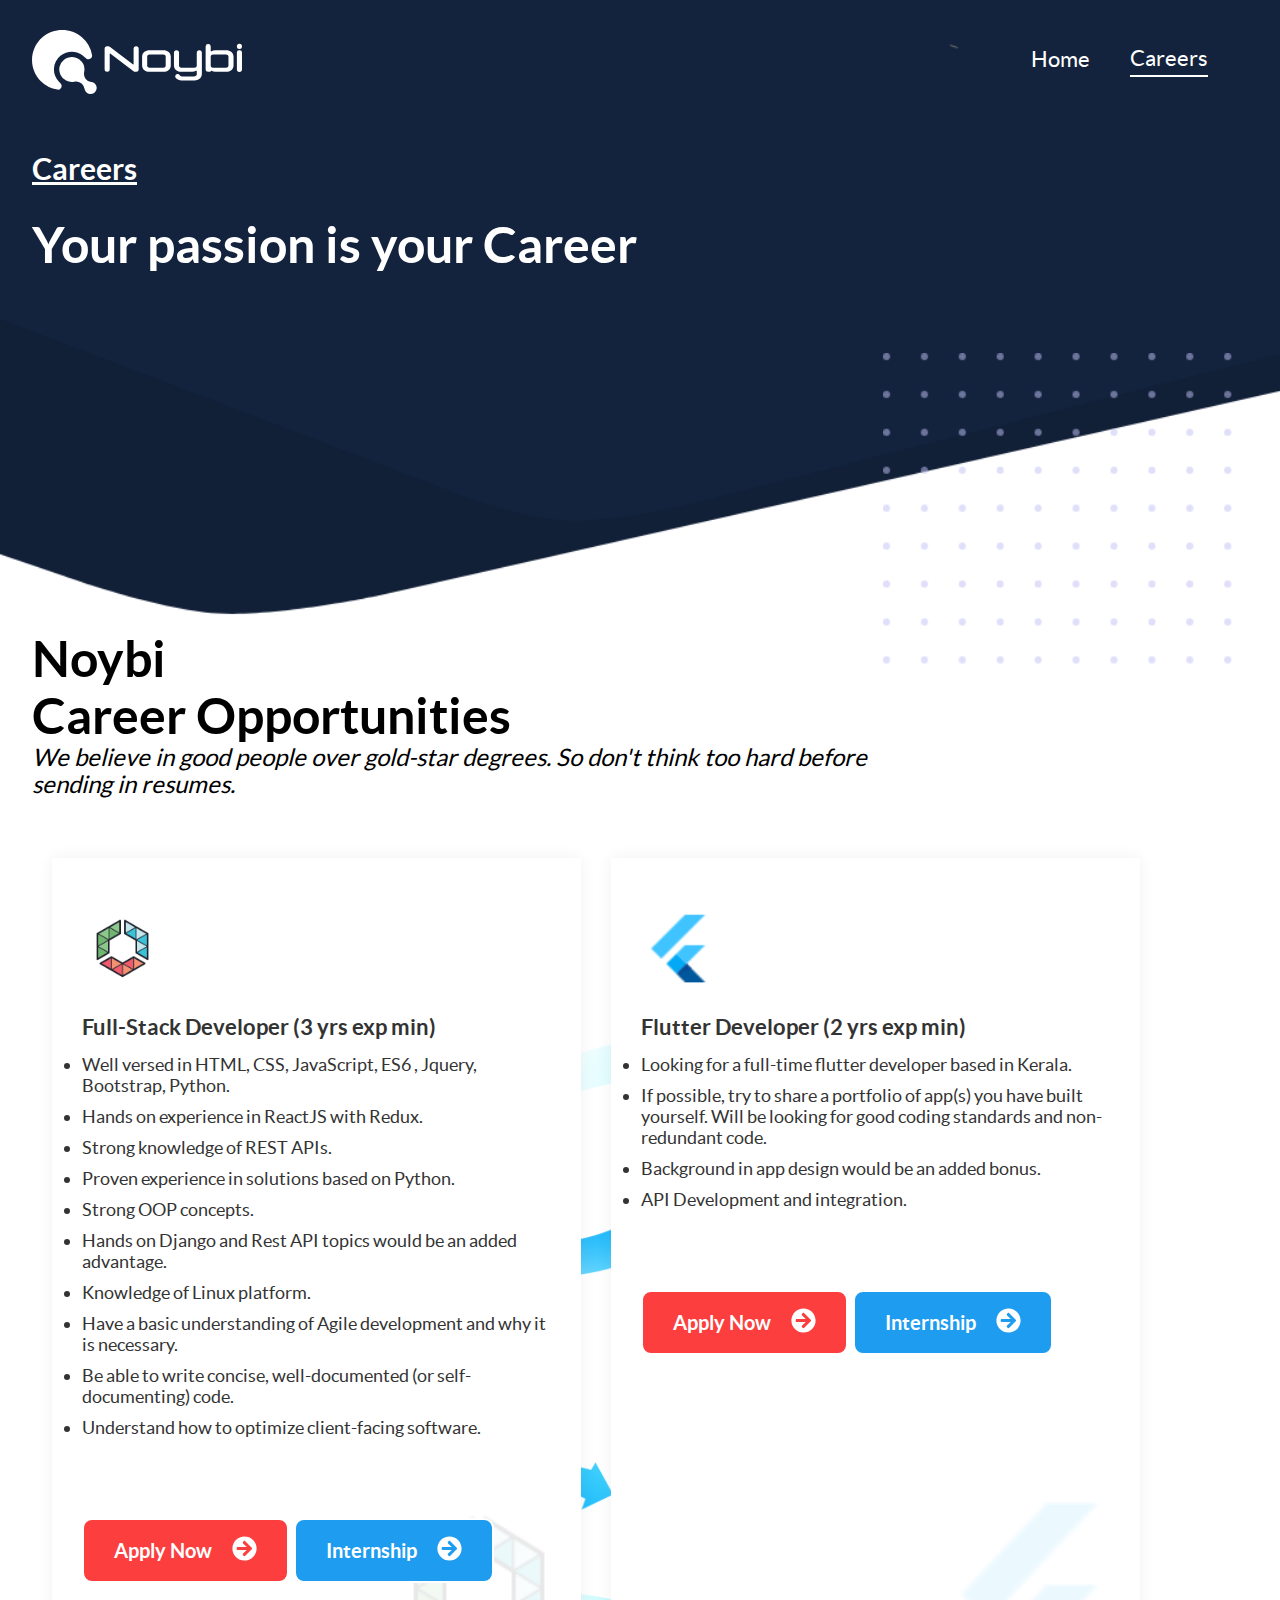
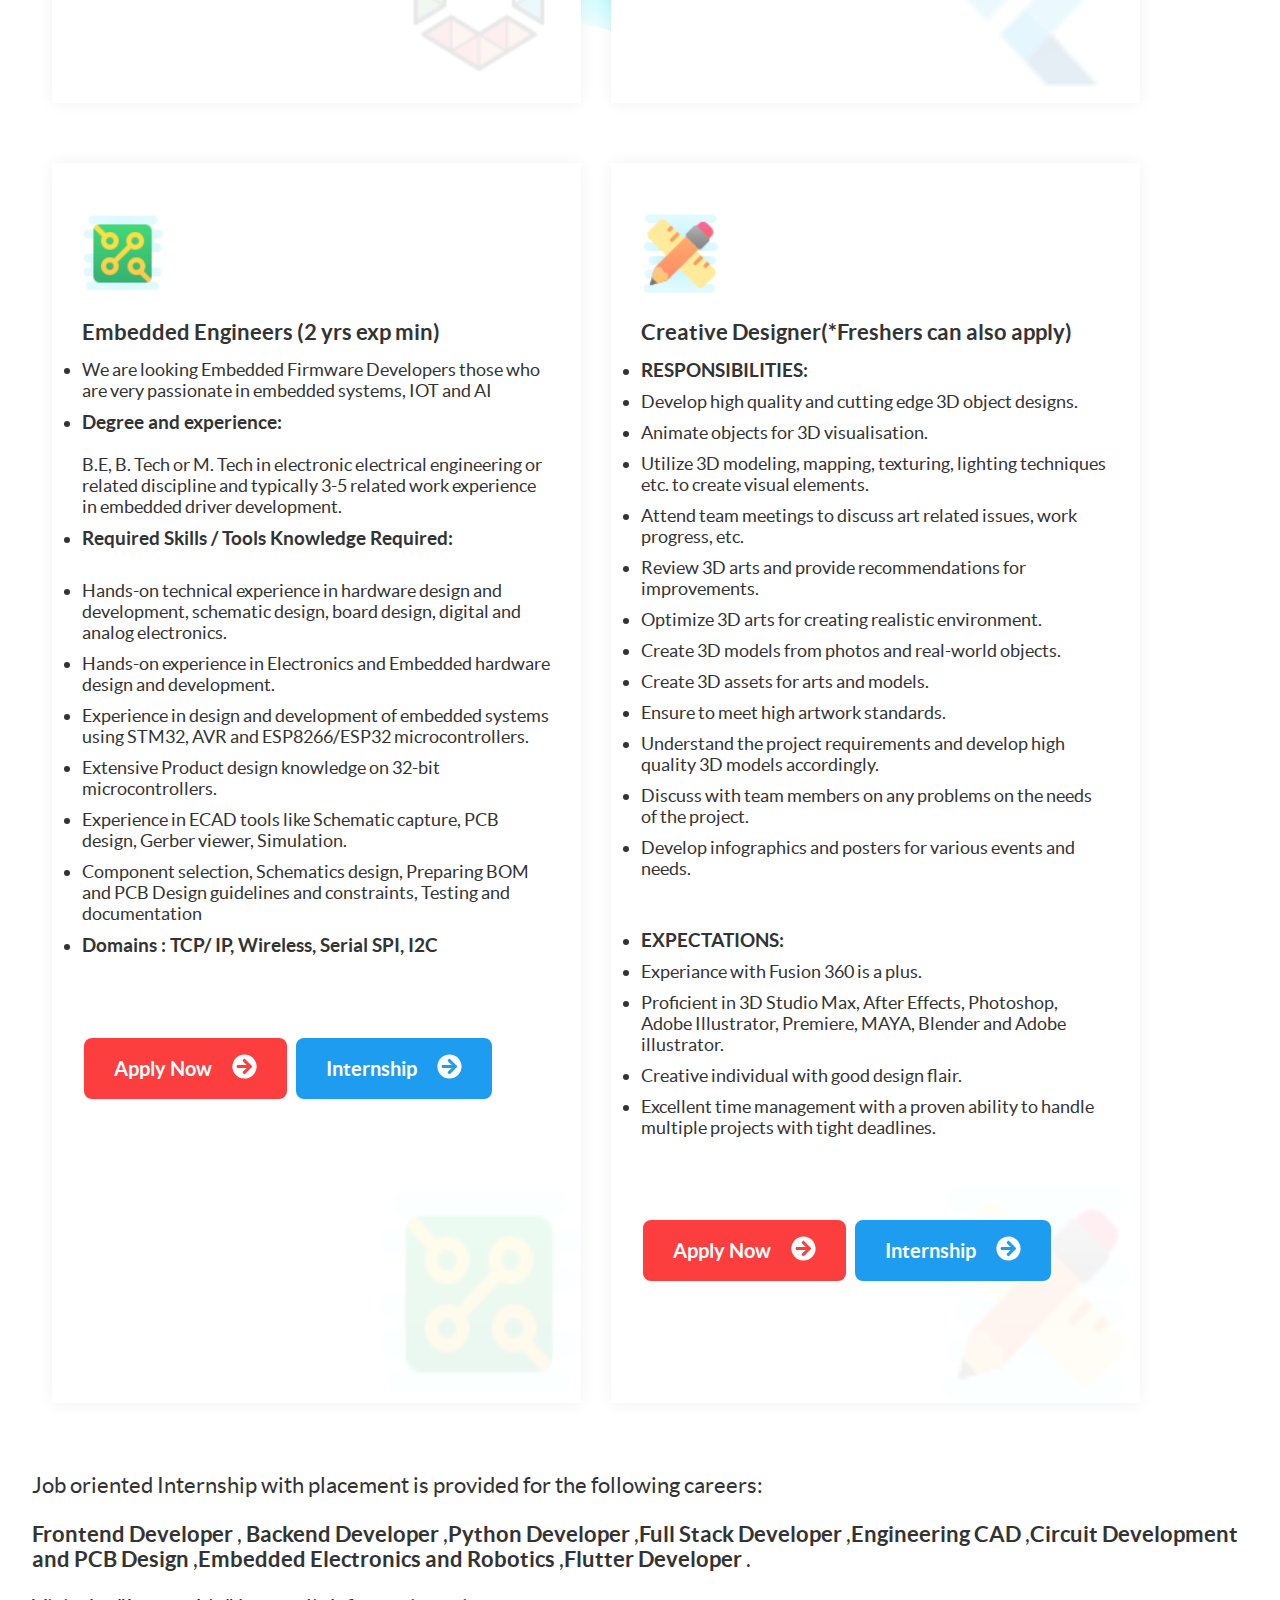
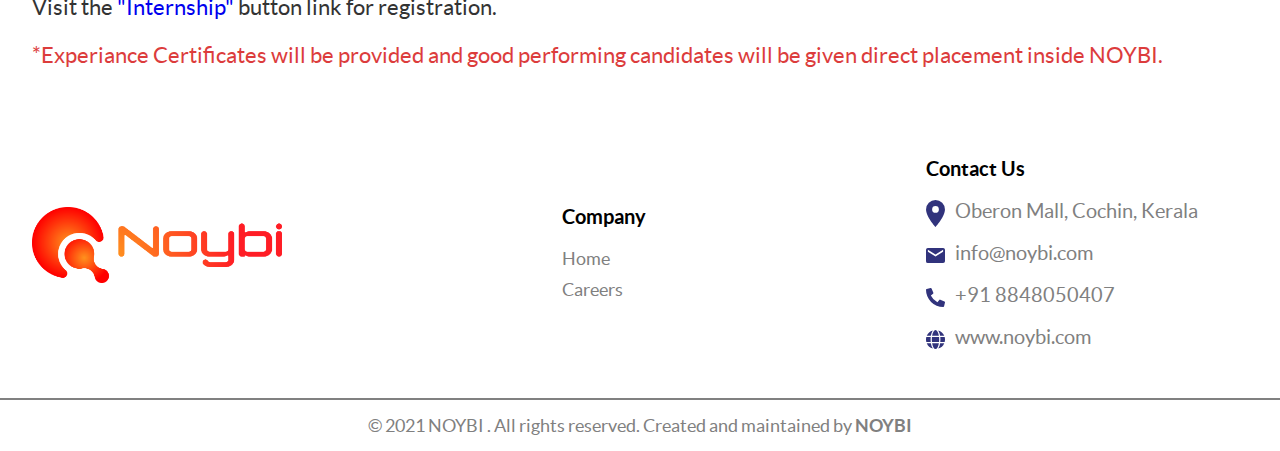
==== careers.html @ fd502c22 "Update careers.html" ====
<!DOCTYPE html>
<html lang="en">

<head>
	<meta charset="utf-8" />
	<title>Noybi-Careers</title>
	<link rel="icon" href="" type="image/gif" sizes="16x16">
	<link rel="stylesheet" href="css/style.css" type="text/css" />
	<link rel="stylesheet" href="css/slick.css" type="text/css" />
	<link rel="stylesheet" href="css/lity.min.css" type="text/css" />
	<link rel="stylesheet" href="css/material-design-iconic-font.css" type="text/css" />
	<meta name="viewport" content="width=device-width" initial-scale="1.0" />
	<meta name="description" content="" />
	<meta name="keywords" content="" />
	<meta property="og:image" content="images/og.png" />
	<script src="js/jquery.min.js" type="text/javascript"></script>
	<script src="js/slick.min.js" type="text/javascript"></script>
	<script src="js/slick.js" type="text/javascript"></script>
	<script src="js/lity.min.js"></script>
	<script src="js/script.js" type="text/javascript"></script>
	<link rel="apple-touch-icon" sizes="180x180" href="./favicon_io">
	<link rel="icon" type="image/png" sizes="32x32" href="./favicon_io/favicon-32x32.png">
	<link rel="icon" type="image/png" sizes="16x16" href="./favicon_io/favicon-16x16.png">
	<link rel="manifest" href="./favicon_io/site.webmanifest">
	<link rel="manifest" href="./favicon_iofonts/favicon//manifest.json" />
	<meta name="msapplication-TileColor" content="#ffffff" />
	<meta name="msapplication-TileImage" content="/ms-icon-144x144.png" />
	<meta name="theme-color" content="#ffffff" />
</head>

<body>
	<section id="product-spot">
		<section class="header">
			<div class="wrapper">
				<div class="content">
					<div class="left">
						<h1><a href="index.html"><img src="images/noibi-headlogo.svg" alt="Logo" /></a></h1>
						
					</div>
					<span class="menu-icon">
						<small class="zmdi zmdi-menu"></small>
					</span>
					<span class="close">
						<small class="zmdi zmdi-close"></small>
					</span>
					<div class="right main-nav">
						<ul class="">
							<li>
								<a href="index.html">Home</a>
							</li>
							<li>
								<a href="careers.html">Careers</a>
							</li>
							
						</ul>

					</div>
					<div class="main-menu">
						<ul>
							<li>
								<a href="index.html">Home</a>
							</li>
							<li>
								<a href="careers.html">Careers</a>
							</li>
							
						</ul>
					</div>
				</div>
			</div>
		</section>
		<section id="spotlightcontent">
			<div class="wrapper">
				<div class="title">
					<div class="left">
						<h4>Careers</h4>
						<h2>Your passion is your Career</h2>
						
					</div>
					<div class="right">
						<img src="images/biggergrid.png" alt="Dot" />
					</div>
				</div>
			</div>
		</section>
	</section><!-- (spotlight) -->

	<section id="all-prods">
		<div class="wrapper">
			<div class="prod-head">
				<div class="left">
					<h2>Noybi</h2>
					<h2>Career Opportunities </h2>
					<h4>We believe in good people over gold-star degrees. So don't think too hard before sending in resumes.</h4>
				</div>
			</div>
			<div class="all-prodsboxes">
				<div class="dot">
					<img src="images/arowair.png" alt="RepeatGrid">
				</div>
				<div class="contents">
					<div class="contents1">
						<img src="images/fullstack.png" alt="multiple-apps-background" />
						<h3>Full-Stack Developer (3 yrs exp min)</h3>
						<div class="bg-img">
							<img src="images/fullstack.png" alt="Image" />
						</div>
						<ul class="roles">
							<li>
								Well versed in HTML, CSS, JavaScript, ES6 , Jquery, Bootstrap, Python.
							</li>
							<li>
								Hands on experience in ReactJS with Redux.
							</li>
							<li>
								Strong knowledge of REST APIs.
							</li>
							<li>
								Proven experience in solutions based on Python.
							</li>
							<li>
								Strong OOP concepts.
							</li>
							<li>
								Hands on Django and Rest API  topics would be an added advantage.
							</li>
							<li>
								Knowledge of Linux platform.
							</li>
							<li>
								Have a basic understanding of Agile development and why it is necessary.
							</li>
							<li>
								Be able to write concise, well-documented (or self-documenting) code.
							</li>
							<li>
								Understand how to optimize client-facing software.
							</li>

						</ul>
						<a href="https://zfrmz.in/ayTcx8ba3XFeFqObSbu0" target="_blank">
							<div class="button">
								<span>Apply Now</span>
								<div class="arrow">
									<svg aria-hidden="true" focusable="false" data-prefix="fas" data-icon="arrow-circle-right" class="svg-inline--fa fa-arrow-circle-right fa-w-16" role="img" xmlns="http://www.w3.org/2000/svg" viewBox="0 0 512 512"><path fill="currentColor" d="M256 8c137 0 248 111 248 248S393 504 256 504 8 393 8 256 119 8 256 8zm-28.9 143.6l75.5 72.4H120c-13.3 0-24 10.7-24 24v16c0 13.3 10.7 24 24 24h182.6l-75.5 72.4c-9.7 9.3-9.9 24.8-.4 34.3l11 10.9c9.4 9.4 24.6 9.4 33.9 0L404.3 273c9.4-9.4 9.4-24.6 0-33.9L271.6 106.3c-9.4-9.4-24.6-9.4-33.9 0l-11 10.9c-9.5 9.6-9.3 25.1.4 34.4z"></path></svg>
								</div>
							</div>
						</a>
						<a class="intern" href="https://zfrmz.in/WqO5FymZ95iL7OykJiCi" target="_blank">
							<div class="button">
								<span>Internship</span>
								<div class="arrow">
									<svg aria-hidden="true" focusable="false" data-prefix="fas" data-icon="arrow-circle-right" class="svg-inline--fa fa-arrow-circle-right fa-w-16" role="img" xmlns="http://www.w3.org/2000/svg" viewBox="0 0 512 512"><path fill="currentColor" d="M256 8c137 0 248 111 248 248S393 504 256 504 8 393 8 256 119 8 256 8zm-28.9 143.6l75.5 72.4H120c-13.3 0-24 10.7-24 24v16c0 13.3 10.7 24 24 24h182.6l-75.5 72.4c-9.7 9.3-9.9 24.8-.4 34.3l11 10.9c9.4 9.4 24.6 9.4 33.9 0L404.3 273c9.4-9.4 9.4-24.6 0-33.9L271.6 106.3c-9.4-9.4-24.6-9.4-33.9 0l-11 10.9c-9.5 9.6-9.3 25.1.4 34.4z"></path></svg>
								</div>
							</div>
						</a>
						
					</div>
					<div class="contents1">
						<img src="images/flutter.png" alt="multiple-apps-background" />
						<h3>Flutter Developer (2 yrs exp min)</h3>
						<div class="bg-img">
							<img src="images/flutter.png" alt="Image" />
						</div>
						<ul class="roles">
							<li>
								Looking for a full-time flutter developer based in Kerala.
							</li>
							<li>
								If possible, try to share a portfolio of app(s) you have built yourself. Will be looking for good coding standards and non-redundant code.
							</li>
							<li>
								Background in app design would be an added bonus.
							</li>
							<li>
								API Development and integration.
							</li>

						</ul>
						<a href="https://zfrmz.in/ayTcx8ba3XFeFqObSbu0" target="_blank">
							<div class="button">
								<span>Apply Now</span>
								<div class="arrow">
									<svg aria-hidden="true" focusable="false" data-prefix="fas" data-icon="arrow-circle-right" class="svg-inline--fa fa-arrow-circle-right fa-w-16" role="img" xmlns="http://www.w3.org/2000/svg" viewBox="0 0 512 512"><path fill="currentColor" d="M256 8c137 0 248 111 248 248S393 504 256 504 8 393 8 256 119 8 256 8zm-28.9 143.6l75.5 72.4H120c-13.3 0-24 10.7-24 24v16c0 13.3 10.7 24 24 24h182.6l-75.5 72.4c-9.7 9.3-9.9 24.8-.4 34.3l11 10.9c9.4 9.4 24.6 9.4 33.9 0L404.3 273c9.4-9.4 9.4-24.6 0-33.9L271.6 106.3c-9.4-9.4-24.6-9.4-33.9 0l-11 10.9c-9.5 9.6-9.3 25.1.4 34.4z"></path></svg>
								</div>
							</div>
						</a>
						<a class="intern" href="https://zfrmz.in/WqO5FymZ95iL7OykJiCi" target="_blank">
							<div class="button">
								<span>Internship</span>
								<div class="arrow">
									<svg aria-hidden="true" focusable="false" data-prefix="fas" data-icon="arrow-circle-right" class="svg-inline--fa fa-arrow-circle-right fa-w-16" role="img" xmlns="http://www.w3.org/2000/svg" viewBox="0 0 512 512"><path fill="currentColor" d="M256 8c137 0 248 111 248 248S393 504 256 504 8 393 8 256 119 8 256 8zm-28.9 143.6l75.5 72.4H120c-13.3 0-24 10.7-24 24v16c0 13.3 10.7 24 24 24h182.6l-75.5 72.4c-9.7 9.3-9.9 24.8-.4 34.3l11 10.9c9.4 9.4 24.6 9.4 33.9 0L404.3 273c9.4-9.4 9.4-24.6 0-33.9L271.6 106.3c-9.4-9.4-24.6-9.4-33.9 0l-11 10.9c-9.5 9.6-9.3 25.1.4 34.4z"></path></svg>
								</div>
							</div>
						</a>
					</div>
					<div class="contents1">
						<img src="images/embedded.png" alt="multiple-apps-background" />
						<h3>Embedded Engineers (2 yrs exp min) </h3>
						<div class="bg-img">
							<img src="images/embedded.png" alt="Image" />
						</div>
						<ul class="roles">
							<li>
								We are looking Embedded Firmware Developers those who are very passionate in embedded systems, IOT and AI <br>
							</li>
							<li>
								<span>Degree and experience: </span>	<br><br>
								B.E, B. Tech or M. Tech in electronic electrical engineering or related discipline and typically 3-5 related work experience in embedded driver development.
							</li>
							<li>
								<span>Required Skills / Tools Knowledge Required:</span> <br><br>
							</li>
							<li>
								Hands-on technical experience in hardware design and development, schematic design, board design, digital and analog electronics.
							</li>
							<li>
								Hands-on experience in Electronics and Embedded hardware design and development.

							</li>
							<li>
								Experience in design and development of embedded systems using STM32, AVR and ESP8266/ESP32 microcontrollers.

							</li>
							<li>
								Extensive Product design knowledge on 32-bit microcontrollers.
							</li>
							<li>
								Experience in ECAD tools like Schematic capture, PCB design, Gerber viewer, Simulation.
							</li>
							<li>
								Component selection, Schematics design, Preparing BOM and PCB Design guidelines and constraints, Testing and documentation
							</li>
							<li>
								<span>Domains : TCP/ IP, Wireless, Serial SPI, I2C</span>
							</li>
					

						</ul>
						<a href="https://zfrmz.in/ayTcx8ba3XFeFqObSbu0" target="_blank">
							<div class="button">
								<span>Apply Now</span>
								<div class="arrow">
									<svg aria-hidden="true" focusable="false" data-prefix="fas" data-icon="arrow-circle-right" class="svg-inline--fa fa-arrow-circle-right fa-w-16" role="img" xmlns="http://www.w3.org/2000/svg" viewBox="0 0 512 512"><path fill="currentColor" d="M256 8c137 0 248 111 248 248S393 504 256 504 8 393 8 256 119 8 256 8zm-28.9 143.6l75.5 72.4H120c-13.3 0-24 10.7-24 24v16c0 13.3 10.7 24 24 24h182.6l-75.5 72.4c-9.7 9.3-9.9 24.8-.4 34.3l11 10.9c9.4 9.4 24.6 9.4 33.9 0L404.3 273c9.4-9.4 9.4-24.6 0-33.9L271.6 106.3c-9.4-9.4-24.6-9.4-33.9 0l-11 10.9c-9.5 9.6-9.3 25.1.4 34.4z"></path></svg>
								</div>
							</div>
						</a>
						<a class="intern" href="https://zfrmz.in/WqO5FymZ95iL7OykJiCi" target="_blank">
							<div class="button">
								<span>Internship</span>
								<div class="arrow">
									<svg aria-hidden="true" focusable="false" data-prefix="fas" data-icon="arrow-circle-right" class="svg-inline--fa fa-arrow-circle-right fa-w-16" role="img" xmlns="http://www.w3.org/2000/svg" viewBox="0 0 512 512"><path fill="currentColor" d="M256 8c137 0 248 111 248 248S393 504 256 504 8 393 8 256 119 8 256 8zm-28.9 143.6l75.5 72.4H120c-13.3 0-24 10.7-24 24v16c0 13.3 10.7 24 24 24h182.6l-75.5 72.4c-9.7 9.3-9.9 24.8-.4 34.3l11 10.9c9.4 9.4 24.6 9.4 33.9 0L404.3 273c9.4-9.4 9.4-24.6 0-33.9L271.6 106.3c-9.4-9.4-24.6-9.4-33.9 0l-11 10.9c-9.5 9.6-9.3 25.1.4 34.4z"></path></svg>
								</div>
							</div>
						</a>
					</div>
					<div class="contents1">
						<img src="images/creative.png" alt="multiple-apps-background" />
						<h3>Creative Designer(*Freshers can also apply)</h3>
						<div class="bg-img">
							<img src="images/creative.png" alt="Image" />
						</div>
						<ul class="roles">
							<li>
								<span>RESPONSIBILITIES:</span>
							</li>
							<li>
								Develop high quality and cutting edge 3D object designs.

							</li>
							<li>
								Animate objects for 3D visualisation.
							</li>
							<li>
								Utilize 3D modeling, mapping, texturing, lighting techniques etc. to create visual elements.

							</li>
							<li>
								Attend team meetings to discuss art related issues, work progress, etc.

							</li>
							<li>
								Review 3D arts and provide recommendations for improvements.

							</li>
							<li>
								Optimize 3D arts for creating realistic environment.

							</li>
							<li>
								Create 3D models from photos and real-world objects.
							</li>
							<li>
								Create 3D assets for arts and models.

							</li>
							<li>
								Ensure to meet high artwork standards.
							</li>
							<li>
								Understand the project requirements and develop high quality 3D models accordingly.
							</li>
							<li>
								Discuss with team members on any problems on the needs of the project.

							</li>
							<li>
								Develop infographics and posters for various events and needs.
							</li> <br><br>
							<li>
								<span>EXPECTATIONS:</span>
							</li>
							<li>
								Experiance with Fusion 360 is a plus.

							</li>
							<li>
								Proficient in 3D Studio Max, After Effects, Photoshop, Adobe Illustrator, Premiere, MAYA, Blender and Adobe illustrator.
							</li>
							<li>
								Creative individual with good design flair.
							</li>
							<li>
								Excellent time management with a proven ability to handle multiple projects with tight deadlines.
							</li>
						</ul>
						<a href="https://zfrmz.in/ayTcx8ba3XFeFqObSbu0" target="_blank">
							<div class="button">
								<span>Apply Now</span>
								<div class="arrow">
									<svg aria-hidden="true" focusable="false" data-prefix="fas" data-icon="arrow-circle-right" class="svg-inline--fa fa-arrow-circle-right fa-w-16" role="img" xmlns="http://www.w3.org/2000/svg" viewBox="0 0 512 512"><path fill="currentColor" d="M256 8c137 0 248 111 248 248S393 504 256 504 8 393 8 256 119 8 256 8zm-28.9 143.6l75.5 72.4H120c-13.3 0-24 10.7-24 24v16c0 13.3 10.7 24 24 24h182.6l-75.5 72.4c-9.7 9.3-9.9 24.8-.4 34.3l11 10.9c9.4 9.4 24.6 9.4 33.9 0L404.3 273c9.4-9.4 9.4-24.6 0-33.9L271.6 106.3c-9.4-9.4-24.6-9.4-33.9 0l-11 10.9c-9.5 9.6-9.3 25.1.4 34.4z"></path></svg>
								</div>
							</div>
						</a>
						<a class="intern" href="https://zfrmz.in/WqO5FymZ95iL7OykJiCi" target="_blank">
							<div class="button">
								<span>Internship</span>
								<div class="arrow">
									<svg aria-hidden="true" focusable="false" data-prefix="fas" data-icon="arrow-circle-right" class="svg-inline--fa fa-arrow-circle-right fa-w-16" role="img" xmlns="http://www.w3.org/2000/svg" viewBox="0 0 512 512"><path fill="currentColor" d="M256 8c137 0 248 111 248 248S393 504 256 504 8 393 8 256 119 8 256 8zm-28.9 143.6l75.5 72.4H120c-13.3 0-24 10.7-24 24v16c0 13.3 10.7 24 24 24h182.6l-75.5 72.4c-9.7 9.3-9.9 24.8-.4 34.3l11 10.9c9.4 9.4 24.6 9.4 33.9 0L404.3 273c9.4-9.4 9.4-24.6 0-33.9L271.6 106.3c-9.4-9.4-24.6-9.4-33.9 0l-11 10.9c-9.5 9.6-9.3 25.1.4 34.4z"></path></svg>
								</div>
							</div>
						</a>

					</div>
				</div>
			</div>
			<h4>Job oriented Internship with placement is provided for the following careers:<br><br> <span>Frontend Developer   </span>, <span>Backend Developer  </span>,<span>Python Developer  </span>,<span>Full Stack Developer  </span>,<span>Engineering CAD  </span>,<span>Circuit Development and PCB Design  </span>,<span>Embedded Electronics and Robotics  </span>,<span>Flutter Developer  </span>. <br><br> Visit the <a href="https://zfrmz.in/WqO5FymZ95iL7OykJiCi">"Internship"</a>  button link for registration. <br><br> <small>*Experiance Certificates will be provided and good performing candidates will be given direct placement inside NOYBI.</small></h4>

		</div>
	</section><!-- (all careers) -->
	
	<section id="footer">
		<div class="wrapper">
			<div class="content">
				<div class="social">
					<div class="footlogo">
						<img src="images/noibi-red.png" alt="logo" />
					</div>
				</div>
				<div class="company">
					<h4>Company</h4>
					<ul>
						<li>
							<h5> <a href="index.html">Home</a> </h5>
						</li>
						<li>
							<h5> <a href="careers.html">Careers</a> </h5>
						</li>
						
					</ul>
				</div>
				
				<div class="contact">
					<h4>Contact Us</h4>
					<ul>
						<li>
							<img src="images/location.svg" alt="location" />
							<a href="#">
								<h5>Oberon Mall, Cochin, Kerala </h5>
							</a>
						</li>
						<li>
							<img src="images/mail.svg" alt="mail" />
							<a href="mailto:info@noybi.com">
								<h5>info@noybi.com</h5>
							</a>
						</li>
						<li>
							<img src="images/phone.svg" alt="phone" />
							<a href="tel:8848050407">
								<h5>+91 8848050407</h5>
							</a>
						</li>
						<li>
							<img src="images/web.svg" alt="web" />
							<a href="www.noybi.com">
								<h5>www.noybi.com</h5>
							</a>
						</li>
					</ul>
				</div>
			</div>
		</div>
		<div class="credit">
			<h4>© 2021 NOYBI . All rights reserved. Created and maintained by <span> <a target="blank"
						href="https://www.noibi.com/worktech">NOYBI</a></span></h4>
		</div>
	</section><!-- (footer) -->
---- css/style.css ----
* {
    margin: 0;
    padding: 0;
    border: 0;
    vertical-align: baseline;
    background: transparent;
    font-weight: normal;
    font-style: normal;
    text-decoration: none;
    outline: none;
    box-sizing: border-box;
}

ol,
ul {
    list-style: none;
}
ul.roles{
    list-style: disc;
}

blockquote {
    quotes: none;
}
blockquote:before,
blockquote:after {
    content: "";
    content: none;
}
del {
    text-decoration: line-through;
}
header,
section,
article,
aside,
nav,
footer,
address {
    display: block;
}
@font-face {
    font-family: 'product_sansregular';
    src: url('../fonts/product_sans_regular-webfont.woff2') format('woff2'),
        url('../fonts/product_sans_regular-webfont.woff') format('woff');
    font-weight: normal;
    font-style: normal;
}
@font-face {
    font-family: "latobold";
    src: url("../fonts/lato-bold-webfont.woff2") format("woff2"),
        url("../fonts/lato-bold-webfont.woff") format("woff");
    font-weight: normal;
    font-style: normal;
}
@font-face {
    font-family: "latoregular";
    src: url("../fonts/lato-regular-webfont.woff2") format("woff2"),
        url("../fonts/lato-regular-webfont.woff") format("woff");
    font-weight: normal;
    font-style: normal;
}

body {
    font-family: "open_sansregular", Arial, Helvetica, sans-serif;
    font-size: 17px;
    color: #333;
    overflow-x: hidden;
    min-width: 320px;
}
input,
textarea,
select {
    font-family: "open_sansregular", Arial, Helvetica, sans-serif;
}
p {
    line-height: 1.6em;
}
br.clear {
    clear: both;
}
.left {
    float: left;
}
.right {
    float: right;
}
.thumb {
    display: block;
}
.thumb img {
    display: block;
    width: 100%;
}
/* roles list style */
ul.roles li {
    font-family: "latoregular";
    font-size: 18px;
    margin-bottom: 10px;
}
ul.roles li span {
    font-family: "latobold";
    font-size: 19px;
    margin-bottom: 10px; 
}
a:hover,
[type="submit"]:hover {
    filter: alpha(opacity=85);
    -moz-opacity: 0.85;
    -khtml-opacity: 0.85;
    opacity: 0.85;
}
.dropbtn {
    color: black;
    font-size: 22px;
    font-family: "latobold";
    border-bottom: 2px solid grey;
    cursor: pointer;
}
/* Dropdown button on hover & focus */
.dropbtn:hover,
.dropbtn:focus {
    background-color: #2980b9;
}
/* The container <div> - needed to position the dropdown content */
.dropdown {
    position: relative;
    display: inline-block;
}
/* Dropdown Content (Hidden by Default) */
.dropdown-content {
    display: none;
    position: absolute;
    background-color: #f1f1f1;
    min-width: 160px;
    box-shadow: 0px 8px 16px 0px rgba(0, 0, 0, 0.2);
    z-index: 1;
}
/* Links inside the dropdown */
.dropdown-content a {
    color: black;
    padding: 12px 16px;
    text-decoration: none;
    display: block;
}
/* Change color of dropdown links on hover */
.dropdown-content a:hover {
    background-color: #ddd;
}
/* Show the dropdown menu (use JS to add this class to the .dropdown-content container when the user clicks on the dropdown button) */
.show {
    display: block;
}
.wrapper {
    width: 95%;
    margin: 0 auto;
    max-width: 1400px;
}
#spotlight {
    width: 100%;
    background-repeat: no-repeat;
    background-image: url('../images/hero-1.jpg');
    background-size: cover;
    height: 130vh;
}
section.header {
    padding-top: 20px;
}
section.header div.content {
    display: flex;
    justify-content: space-between;
    align-items: center;
}
section.header div.content div.left {
    display: flex;
    align-items: center;
}
section.header div.content div.left h1 a h2 {
    color: white;
    margin-left: 20px;
    font-size: 53px;
    font-family: "latoregular";
}
section.header div.content div.left h1 a {
    display: inline-block;
    width: 70%;
    margin-top: 10px;
    color: red;
}
section.header div.content div.left h1 a img {
    width: 100%;
}
.main-menu ul li{

}
section.header div.content div.right {}
section.header div.content div.right {
    display: flex;
    align-items: center;
    justify-content: space-between;
}
section.header div.nav{
    display: none;
}
section.header div.nav ul{
    display: flex;
    align-items: center;
}
section.header div.nav ul li{
    margin-right: 40px;
}
section.header div.nav ul li a{
    text-align: center;
    display: inline-block;
    color: white;
    font-size: 22px;
    font-family: "latoregular";
    padding-bottom: 5px;
}
section.header div.nav ul li a div.cart{
    width: 26px;
    height: 23px;
}
section.header div.nav ul li a div.cart img{
    width: 100%;
}
section.header div.nav ul li:nth-child(2) a{
    padding: 10px 30px;
    font-size: 19px;
    font-family: "latobold";
    background-color: white;
    color: #13233D;
    border-radius: 3px;
}
section.header div.nav ul li:nth-child(2) a:hover{
    background-color: red;
    color: white;
    transition-duration: 0.8s;
}
section.header div.nav ul li:nth-child(1) a span svg:hover{
    color: red;
    transition-duration: 0.8s;
}
section.header div.content div.right ul {
    display: flex;
    justify-content: space-between;
    align-items: center;
}
section.header div.content div.right ul li {
    margin-right: 40px;
}
section.header div.content div.right ul li:nth-child(1) {
    border-bottom: 2px solid white;
}
section.header div.content div.right ul li:nth-child(1) a {
    padding-bottom: 5px;
}
section.header div.content div.right ul li a {
    text-align: center;
    display: inline-block;
    color: white;
    font-size: 22px;
    font-family: "latoregular";
    padding-bottom: 5px;
}
section.header div.content div.right ul li:nth-child(8) a {
    padding: 10px 30px;
    font-size: 19px;
    font-family: "latobold";
    background-color: white;
    color: #13233D;
    border-radius: 3px;
    transition: 0.6s;
}
section.header div.content div.right ul li:nth-child(8) a:hover {
    background-color: red;
    color: white;
}
section.header div.content div.right ul li a span {}

section.header div.content div.right ul li a span svg {
    color: white;
    width: 26px;
    height: 23px;
}
section.header div.content div.right ul li:hover {
    border-bottom: 2px solid white;
    font-family: "latobold";

}
section.header div.content div.right ul li:hover:nth-child(7) {
    border-bottom: none;
}
section.header div.content div.right ul li:hover:nth-child(8) {
    border-bottom: none;
}
section.header div.content div.right ul li:hover a span svg {
    color: red;
    transition-duration: 0.8s;
}

#footer {
    padding-top: 0px;
}
#footer div.content {
    display: flex;
    flex-wrap: wrap;
    justify-content: space-between;
    align-items: center;
    margin-bottom: 30px;
}
#footer div.content div.social {
    display: inline-block;
}
#footer div.social div.footlogo{
    width:250px;
    margin-bottom: 20px;
}
#footer div.social div.footlogo img{
    width:100%;
}
#footer div.content div.social div.media {}
#footer div.content div.social div.media ul {
    display: flex;
    justify-content: center;
}
#footer div.content div.social div.media ul li {
    margin-right: 10px;
}
#footer div.content div.social div.media ul li:nth-child(4) {
    margin-right: 0;
}
#footer div.content div.social div.media ul li div.image {
    width: 29px;
    height: 29px;
    box-shadow: 0px 11px 19px #0000005e;
    color: black;
}
#footer div.content div.social div.media ul li div.image:hover {
    box-shadow: 0px 11px 19px #0000005e;
    color: red;
    transition-duration: 0.8s;
}
#footer div.content div.company,
div.links {}
#footer div.content div.company h4,
div.links h4 {
    color: black;
    font-family: "latobold";
    font-size: 20px;
    margin-bottom: 20px;
}
#footer div.content div.company,
div.links ul {}
#footer div.content div.company,
div.links ul li {}
#footer div.content div.company ul li h5,
div.links ul li h5 {
    margin-bottom: 10px;
}
#footer div.content div.company ul li h5 a,
div.links ul li h5 a {
    color: grey;
    font-family: "latoregular";
    font-size: 18px;
}
#footer div.content div.contact {
    margin-right: 50px;
}
#footer div.content div.contact h4 {
    color: black;
    font-family: "latobold";
    font-size: 20px;
    margin-top: 10px;
    margin-bottom: 20px;
}
#footer div.content div.contact ul {}
#footer div.content div.contact ul li {
    display: flex;
    margin-bottom: 10px;
}
#footer div.content div.contact ul li img {
    display: inline-block;
    margin-right: 10px;
    width: 19px;
    height: 27px;
}
#footer div.content div.contact ul li a h5 {
    color: grey;
    font-family: "latoregular";
    font-size: 20px;
    margin-bottom: 10px;
    text-align: left;
}
#footer div.credit {
    border-top: 2px solid grey;
}
#footer div.credit h4 {
    margin: 15px;
    text-align: center;
    color: grey;
    font-family: "latoregular";
    font-size: 18px;
}
#footer div.credit h4 span a {
    color: grey;
    font-family: "latobold";
    font-size: 18px;
}

#all-prods {
    position: relative;
    padding-bottom: 80px;
}
#all-prods div.prod-back {
    width: 75%;
    height: 85%;
    background-color: #eef9ff;
    position: absolute;
    z-index: -1;
    right: 0;
    top: 150px;
    display: none;
}
#all-prods div.prod-head {
    display: flex;
    align-items: flex-end;
}
#all-prods div.prod-head div.left {}
#all-prods div.prod-head div.left h4 {
    margin-bottom: 10px;
    text-align: left;
    font-family: "latoregular";
    color: grey;
    font-size: 26px;
}
#all-prods div.prod-head div.left h2 {
    text-align: left;
    font-family: "latobold";
    color: black;
    font-size: 50px;
}
#all-prods div.prod-head div.left h4 {
    text-align: left;
    font-family: "latoregular";
    color: black;
    font-size: 24px;
    font-style: italic;
}
#all-prods div.prod-head div.select {
    width: 450px;
    margin-left: 250px;
}
#all-prods div.prod-head div.select select {
    width: 100%;
    height: 50px;
    font-size: 100%;
    font-family: "latoregular";
    cursor: pointer;
    border-radius: 25px;
    background-color: white;
    border: none;
    color: grey;
    padding: 10px;
    appearance: none;
    -webkit-appearance: none;
    -moz-appearance: none;
    padding: 10px;
}
#all-prods div.all-prodsboxes {
    padding: 20px;
    width: 100%;
    position: relative;
}
#all-prods div.all-prodsboxes div.dot {
    position: absolute;
    right: 0px;
    top: 0;
    z-index: 1;
}
#all-prods div.dot img {
    width: 100%;
}
#all-prods div.contents {
    margin-top: 20px;
    display: flex;
    flex-wrap: wrap;
    width: 100%;
}
#all-prods div.contents div.contents1 {
    width: 45%;
    position: relative;
    background: #ffffff;
    margin-right: 30px;
    margin-top: 10px;
    padding: 50px 30px;
    box-shadow: 0px 0px 15px #0000000f;
    margin-bottom: 50px;
    z-index: 5;
    display: none;
}
#all-prods h4{
    text-align: left;
    font-family: "latoregular";
    font-size: 22px;
}
#all-prods h4 span{
    text-align: left;
    font-family: "latobold";
    font-size: 22px;
}
#all-prods h4 small{
    text-align: left;
    font-family: "latoregular";
    font-size: 22px;
    color: #dc3c3c;
}

#all-prods div.contents div.contents1:nth-child(2) {
    margin-right: 0;
}
#all-prods div.contents div.contents1 img {
    text-align: left;
    display: block;
    width: 81px;
    height: 81px;
}
#all-prods div.contents div.contents1 h3 {
    text-align: left;
    font-family: "latobold";
    font-size: 22px;
    margin: 25px 0 15px;
}
#all-prods div.contents div.contents1 p {
    text-align: left;
    font-family: "latoregular";
    font-size: 22px;
}
#all-prods div.contents div.contents1 div.bg-img {
    position: absolute;
    right: 0;
    bottom: 0;
    z-index: -50;
    opacity: 0.1;
}
#all-prods div.contents div.contents1 div.bg-img img {
    width: 204px;
    height: 218px;
}

/* products page */
#product-spot {
    width: 100%;
    background-image: url("../images/about-spotlight.png");
    background-position: center;
    background-repeat: no-repeat;
    background-size: cover;
    height: 70vh;
    margin-bottom: 0px;
}
#product-spot section.header div.right ul li:nth-child(2) {
    border-bottom: 2px solid white;
}
#product-spot section.header div.right ul li:nth-child(3) a {
    padding-bottom: 5px;
}
#product-spot section.header div.content div.right ul li:nth-child(1) {
    border-bottom: none;
}
#product-spot section.header div.content div.right ul li:nth-child(1):hover {
    border-bottom: 2px solid white;
}

section.header div.content .main-menu {
    display: none;
}
section.header div.content .main-menu ul li{
    border-bottom: 1px solid #13233d;
    width: 95%;
}
.zmdi-close{
    color: #13233d;
}
.zmdi-menu{
    color: #fff;
}
section.header div.content .main-menu ul li a {
    color:#13233d;
    font-weight: 600;
    display: block;
}
section.header div.content .main-menu ul li:hover {
    background: #777777a8;
}
section.header div.content span.menu-icon {
    display: none;
}
section.header div.content span.close {
    display: none;
}
.phone-menu {
    display: none;
}

#spotlight section.homespot { 

}
#spotlight section.homespot { 
    display: flex;
    margin-top: 20px;
}
#spotlight section.homespot div.left { 
    width: 50%;
    padding-top: 50px;
}
#spotlight section.homespot div.left h1 { 
    text-align: left;
    font-family: "latobold";
    color: white;
    font-size: 69px;
}
#spotlight section.homespot div.left h2 { 
    text-align: left;
    font-family: "latoregular";
    color: white;
    font-size: 32px;
    margin: 30px 0;
}
#spotlight section.homespot div.left a {
    display: inline-block;
    margin: 70px 0;
    padding: 15px 30px;
    border-radius: 10px;
    background: white;
}
#spotlight section.homespot div.left a:hover {
    display: inline-block;
    margin: 70px 0;
    padding: 15px 30px;
    background-color: red;
    box-shadow: 0px 3px 48px #00000017;
    transition-duration: 0.8s;
}
#spotlight section.homespot div.left a:hover div.button span {
    color: white;
}
#spotlight section.homespot div.left a div.button {
    display: flex;
    justify-content: space-between;
}
#spotlight section.homespot div.left a div.button span {
    color: #ef1b23;
    font-size: 20px;
    font-family: "latobold";
    margin-right: 20px;
}
#spotlight section.homespot div.left a div.button div.arrow {
    width: 15px;
    display: block;
    color: red;
}
#spotlight section.homespot div.left a div.button div.arrow svg {
    margin-top: 1px;
}
#spotlight section.homespot div.left a:hover div.button div.arrow {
    color: white;
    transition-duration: 0.8s;
}
#spotlight section.homespot div.right{
    width: 35%;
}
#spotlight section.homespot div.right img{
    width: 100%;
    display: block;
    margin-right: -70px;
}
#spotlightcontent { 
    padding-top: 50px;
}
#spotlightcontent div.title { 

}
#spotlightcontent div.title div.left { 
    width: 65%;
    margin-right: 10%;
}
#spotlightcontent div.title div.left h4 { 
    color: white;
    font-family: "latobold";
    font-size: 30px;
    text-decoration: underline;
}
#spotlightcontent div.title div.left h2 { 
    color: white;
    font-family: "latobold";
    font-size: 50px;
    margin: 30px 0;
}
#spotlightcontent div.title div.left p { 
    color: white;
    font-family: "latoregular";
    font-size: 24px;
}
#spotlightcontent div.title div.right { 
    width: 25%;
}
#spotlightcontent div.title div.right img { 
    display: block;
    margin-top: 50px;
    width: 100%;
}
#all-prods div.contents div.contents1 a {
    display: inline-block;
    margin: 70px 0;
    padding: 15px 30px;
    border-radius: 10px;
    background: #fc3e3e;
    border: 2px solid #ffffff;
    transition-duration: 0.8s;
}
#all-prods div.contents div.contents1 a:hover {
    display: inline-block;
    margin: 70px 0;
    padding: 15px 30px;
    border-radius: 10px;
    border: 2px solid #fc3e3e;
    background: #ffffff;
    transition-duration: 0.8s;
}

#all-prods div.contents div.contents1 a:hover div.button span {
    color: red;
    transition-duration: 0.8s;
}
#all-prods div.contents div.contents1 a div.button {
    display: flex;
    justify-content: space-between;
    align-items: center;
}
#all-prods div.contents div.contents1 a div.button span {
    color: #ffffff;
    font-size: 20px;
    font-family: "latobold";
    margin-right: 20px;
    transition-duration: 0.8s;
}
#all-prods div.contents div.contents1 a div.button div.arrow {
    width: 25px;
    display: block;
    color: #ffffff;
    transition-duration: 0.8s;
}
#all-prods div.contents div.contents1 a div.button div.arrow svg {
    margin-top: 1px;
}
#all-prods div.contents div.contents1 a:hover div.button div.arrow {
    color: red;
    transition-duration: 0.8s;
}
/* internship button */

#all-prods div.contents div.contents1 a.intern {
    display: inline-block;
    margin: 70px 0;
    padding: 15px 30px;
    border-radius: 10px;
    background: #1e9cef;
    border: 2px solid #ffffff;
    transition-duration: 0.8s;
}
#all-prods div.contents div.contents1 a.intern:hover {
    display: inline-block;
    margin: 70px 0;
    padding: 15px 30px;
    border-radius: 10px;
    border: 2px solid #1e9cef;
    background: #ffffff;
    transition-duration: 0.8s;
}
#all-prods div.contents div.contents1 a.intern:hover div.button span {
    color: #1e9cef;
    transition-duration: 0.8s;
}
#all-prods div.contents div.contents1 a.intern div.button {
    display: flex;
    justify-content: space-between;
    align-items: center;
}
#all-prods div.contents div.contents1 a.intern div.button span {
    color: #ffffff;
    font-size: 20px;
    font-family: "latobold";
    margin-right: 20px;
    transition-duration: 0.8s;
}
#all-prods div.contents div.contents1 a.intern div.button div.arrow {
    width: 25px;
    display: block;
    color: #ffffff;
    transition-duration: 0.8s;
}
#all-prods div.contents div.contents1 a.intern div.button div.arrow svg {
    margin-top: 1px;
}
#all-prods div.contents div.contents1 a.intern:hover div.button div.arrow {
    color: #1e9cef;
    transition-duration: 0.8s;
}
/* Responsive section of index page */
@media all and (max-width: 1440px){
    #spotlight section.homespot div.right {
        width: 35%;
    }
    #all-prods div.all-prodsboxes div.dot {
        position: absolute;
        right: 0px;
        top: 0;
        z-index: 1;
        width: 80%;
    }
    #spotlightcontent div.title div.right {
        width: 30%;
    }
}
@media all and (max-width: 1150px){
    #all-prods div.contents div.contents1 a {
        display: inline-block;
        margin: 50px 0 0 0;
        padding: 15px 30px;
        border-radius: 10px;
        background: #fc3e3e;
        border: 2px solid #ffffff;
        transition-duration: 0.8s;
    }
    #all-prods div.contents div.contents1 a.intern {
        display: inline-block;
        margin: 50px 0 0 0;
        padding: 15px 30px;
        border-radius: 10px;
        background: #1e9cef;
        border: 2px solid #ffffff;
        transition-duration: 0.8s;
    }
}
@media all and (max-width: 960px){
    #all-prods div.contents div.contents1 {
        width: 45%;
        
    }
    #all-prods div.contents div.contents1:nth-child(3) {
        margin-right: 30px; 
    }
}
@media all and (max-width: 760px){
    #all-prods div.prod-head div.left h4 {
        text-align: left;
        font-family: "latoregular";
        color: black;
        font-size: 21px;
        font-style: italic;
    }
    #all-prods div.contents div.contents1 {
        width: 70%;
        
    }
    #footer div.content {
        display: flex;
        justify-content: space-between;
        align-items: center;
        margin-bottom: 0px;
    }
    #footer div.content div.social {
        display: inline-block;
        margin-right: 10%;
        width: 25%;
    }
    #footer div.content div.company {
        display: inline-block;
        width: 25%;
    }
    #footer div.content div.contact {
        display: inline-block;
        width: 25%;
    }
    #footer div.social div.footlogo {
        width: 100%;
        margin-bottom: 20px;
    }
}
@media all and (max-width: 640px){
    #all-prods div.prod-head div.left h2 {
        text-align: left;
        font-family: "latobold";
        color: black;
        font-size: 40px;
    }
    #all-prods div.prod-head div.left h4 {
        text-align: left;
        font-family: "latoregular";
        color: black;
        font-size: 18px;
        font-style: italic;
    }

}
@media all and (max-width: 540px){
    #all-prods div.contents div.contents1 {
        width: 100%;
    }
    #all-prods div.prod-head div.left h2 {
        text-align: left;
        font-family: "latobold";
        color: black;
        font-size: 34px;
    }
    #all-prods {
        position: relative;
        padding-top: 11px;
        padding-bottom: 80px;
    }
    #spotlightcontent div.title div.left h2 {
        color: white;
        font-family: "latobold";
        font-size: 34px;
        margin: 30px 0;
    }
   
    #footer div.content div.social {
        display: inline-block;
        margin-right: 10%;
        width: 50%;
    }
    #footer div.content div.company {
        display: inline-block;
        width: 50%;
    }
    #footer div.content div.contact {
        display: inline-block;
        width: 50%;
    }
    #footer div.social div.footlogo {
        width: 100%;
        margin-bottom: 20px;
    }
    #all-prods div.contents div.contents1 {
        width: 100%;
    }
    
}
@media all and (max-width: 460px){
    #all-prods div.prod-head div.left h2 {
        text-align: left;
        font-family: "latobold";
        color: black;
        font-size: 31px;
    }
    #all-prods div.prod-head div.left h4 {
        text-align: left;
        font-family: "latoregular";
        color: black;
        font-size: 16px;
        font-style: italic;
    }
    #footer div.content {
        display: flex;
        flex-direction: column;
        justify-content: space-between;
        align-items: center;
        margin-bottom: 30px;
    }
    #spotlight {
        width: 100%;
        background-repeat: no-repeat;
        background-image: url(../images/hero-1.jpg);
        background-size: cover;
        height: 125vh;
    }
    #footer div.content div.contact{
        text-align: center;
    }
    #footer div.content div.contact ul li{
        text-align: center;
    }
    #footer div.content div.company{
        text-align: center;
    }
    #footer div.content div.company ul li{
        text-align: center;
    }
    #spotlight section.homespot div.right {
        display: none;
    }
    #footer div.content div.company {
        display: inline-block;
        width: 90%;
        text-align: left;
    }
    #footer div.content div.company ul li h5, div.links ul li h5 {
        margin-bottom: 10px;
        text-align: left;
    }
    #footer div.content div.contact {
        display: inline-block;
        width: 78%;
    }
    #footer div.content div.contact h4 {
        color: black;
        font-family: "latobold";
        font-size: 20px;
        margin-top: 10px;
        margin-bottom: 20px;
        text-align: left;
    }
    
}
@media all and (max-width: 420px){
    #footer div.content div.contact ul {
        margin-left: 0%;
    }
    #footer div.content{
        width: 100%;
    }
    #footer div.content div.contact{
        width: 100%;
        width: 76%;
    }
    #footer div.content div.company {
        display: inline-block;
        width: 90%;
        text-align: left;
    }
    #footer div.content div.company ul li h5, div.links ul li h5 {
        margin-bottom: 10px;
        text-align: left;
    }
    #spotlight section.homespot div.left h1 {
        text-align: left;
        font-family: "latobold";
        color: white;
        font-size: 61px;
    }
    #footer div.content div.contact h4 {
        color: black;
        font-family: "latobold";
        font-size: 20px;
        margin-top: 10px;
        margin-bottom: 20px;
        text-align: left;
    }
    #spotlight section.homespot div.left {
        width: 100%;
        padding-top: 50px;
    }
    section.header div.content div.right {
        display: none;
        align-items: center;
        justify-content: space-between;
    }
    section.header div.content span.menu-icon {
        display: block;
    }
    section.header div.content span {
        font-size: 30px;
    }
    section.header div.content .main-menu ul li:hover{
        background: lightseagreen;
    }
    section.header div.content .main-menu {
        background-color:#fff;
        width: 70%;
        height: 100vh;
        z-index: 2;
        position: absolute;
        top: 0;
        right: 0;
        display: none;
        line-height: 50px;
        padding-top: 58px;
        padding-left: 20px;
    }
    section.header div.content span.close {
        color: #fff;
    }
    section.header div.content span.menu-icon {
        display: block;
    }
    section.header div.content span.close {
        display: block;
    }
    section.header div.content span.close {
        display: none;
    }
    section.header div.content span {
        position: absolute;
        right: 42px;
        top: 60px;
        color: #f7f9ff;
        z-index: 3;
        cursor: pointer;
    }
    #spotlightcontent div.title div.left h2 {
        color: white;
        font-family: "latobold";
        font-size: 33px;
        margin: 30px 0;
    }
    #all-prods div.prod-head div.left h2 {
        text-align: left;
        font-family: "latobold";
        color: black;
        font-size: 24px;
    }
     #spotlight section.homespot div.left h1 {
        text-align: left;
        font-family: "latobold";
        color: white;
        font-size: 54px;
    }

}
@media all and (max-width: 356px){
    #all-prods div.contents div.contents1 a div.button span {
        color: #ffffff;
        font-size: 20px;
        font-family: "latobold";
        margin-right: 10px;
        transition-duration: 0.8s;
    }
}
@media all and (max-width: 320px){
    #all-prods div.contents div.contents1 a div.button span {
        color: #ffffff;
        font-size: 20px;
        font-family: "latobold";
        margin-right: 10px;
        transition-duration: 0.8s;
    }
    #all-prods div.contents div.contents1 a div.button div.arrow {
        width: 17px;
        display: block;
        color: #ffffff;
        transition-duration: 0.8s;
    }
    #spotlightcontent div.title div.left h2 {
        color: white;
        font-family: "latobold";
        font-size: 31px;
        margin: 30px 0 0 0;
    }
    #all-prods div.prod-head {
        display: flex;
        align-items: flex-end;
        width: 100%;
    }
    #all-prods div.contents div.contents1 a {
        display: inline-block;
        margin: 10px 0 0 0;
        padding: 15px 30px;
        border-radius: 10px;
        background: #fc3e3e;
        border: 2px solid #ffffff;
        transition-duration: 0.8s;
        width: 100%;
    }
    #all-prods div.contents div.contents1 a.intern {
        display: inline-block;
        margin: 10px 0 0 0;
        padding: 15px 30px;
        border-radius: 10px;
        background: #1e9cef;
        border: 2px solid #ffffff;
        transition-duration: 0.8s;
    }
    
    #spotlight section.homespot div.left{
        width: 100%;
    }
    #spotlight section.homespot div.left h1 {
        font-size: 44px;
    }
    section.header div.content div.left h1 a {
        width: 50%;
      
    }
    section.header div.content {
        display: flex;

        justify-content: center;
        align-items: center;
    }
    section.header div.content div.left h1 {
        width: 100%;
    }
    section.header div.content div.right ul li {
        margin-right: 10px;
    }
    section.header div.content div.right ul li a {
        text-align: center;
        display: inline-block;
        color: white;
        font-size: 17px;
        font-family: "latoregular";
        padding-bottom: 5px;
    }
    section.header div.content div.right {
        display: flex;
        align-items: center;
        justify-content: space-between;
        width: 80%;
    }
    #footer div.content div.contact ul li a h5 {
        color: grey;
        font-family: "latoregular";
        font-size: 20px;
        margin-bottom: 10px;
        text-align: left;
    }
    #spotlight section.homespot {
        display: flex;
        margin-top: 0px;
    }
    #spotlight section.homespot div.left {
        width: 100%;
        padding-top: 25px;
    }
    #spotlight {
        width: 100%;
        background-repeat: no-repeat;
        background-image: url(../images/hero-1.jpg);
        background-size: cover;
        height: 105vh;
    }
}
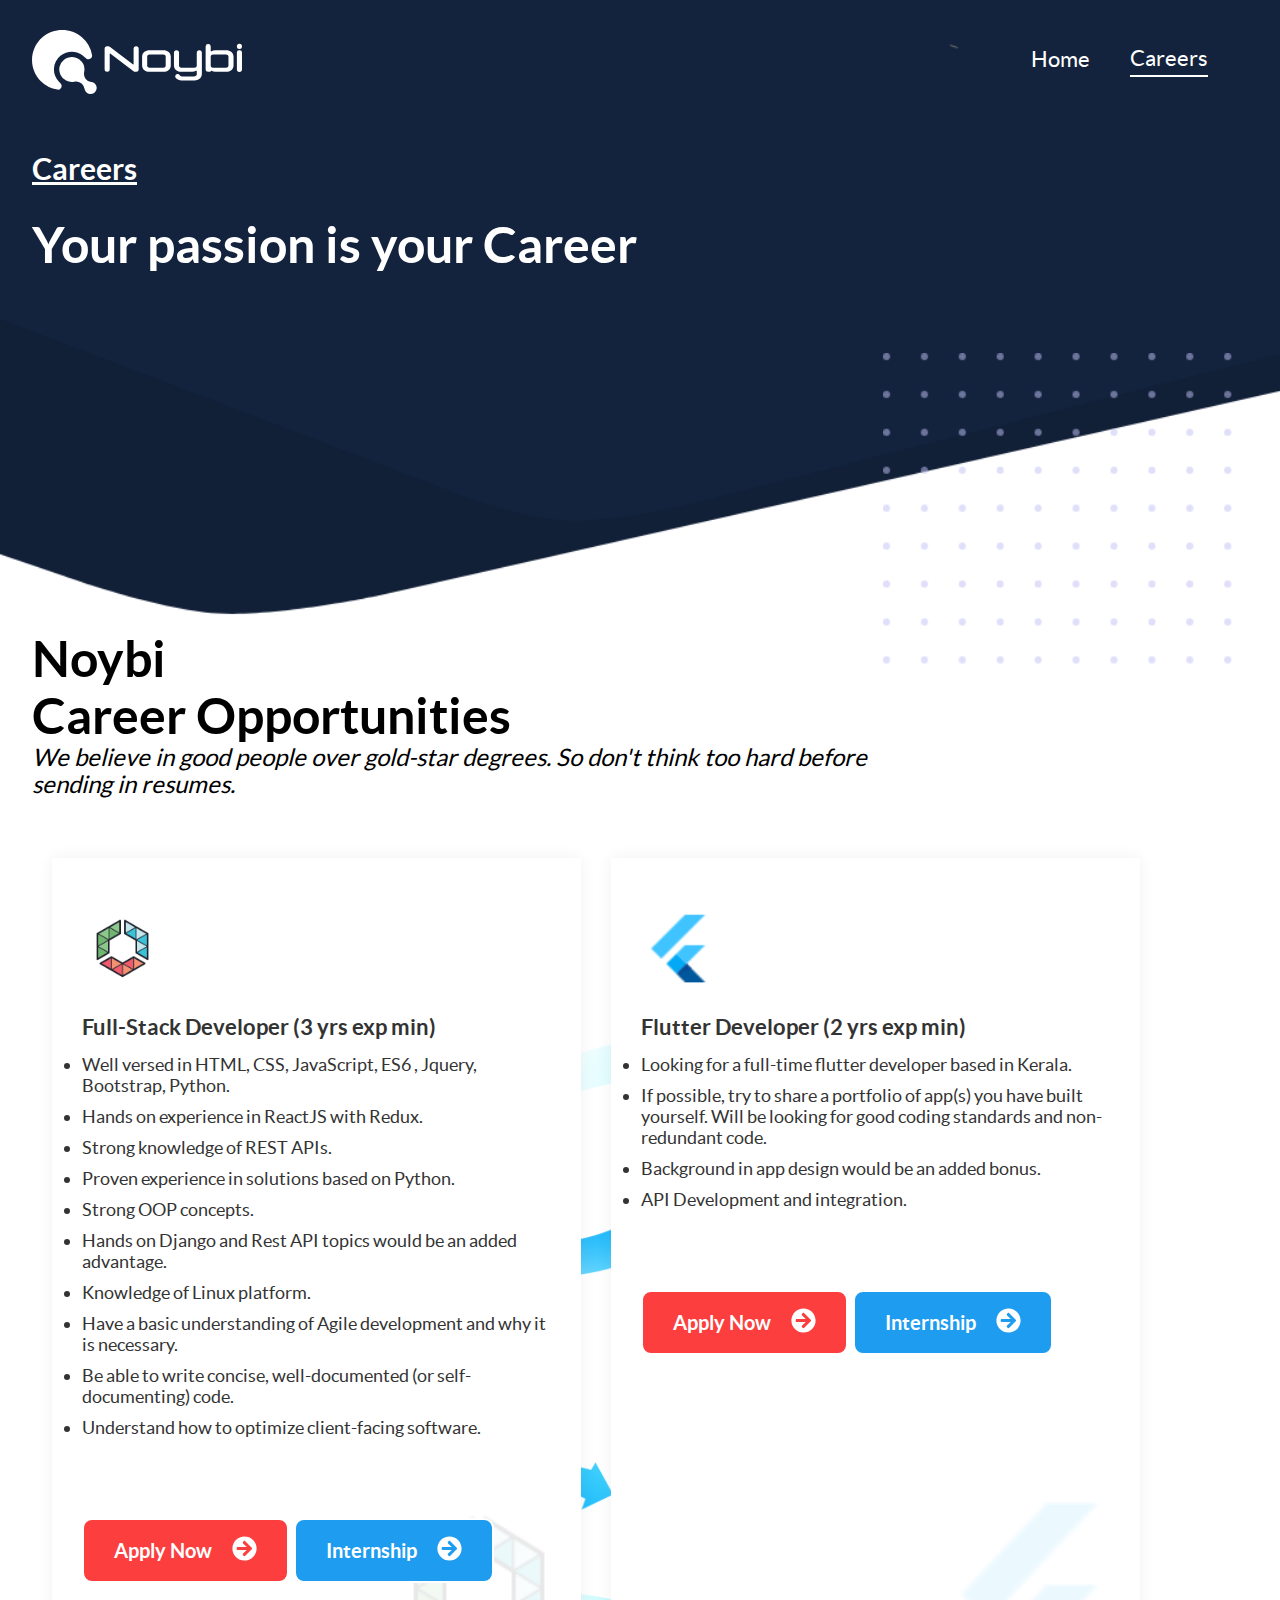
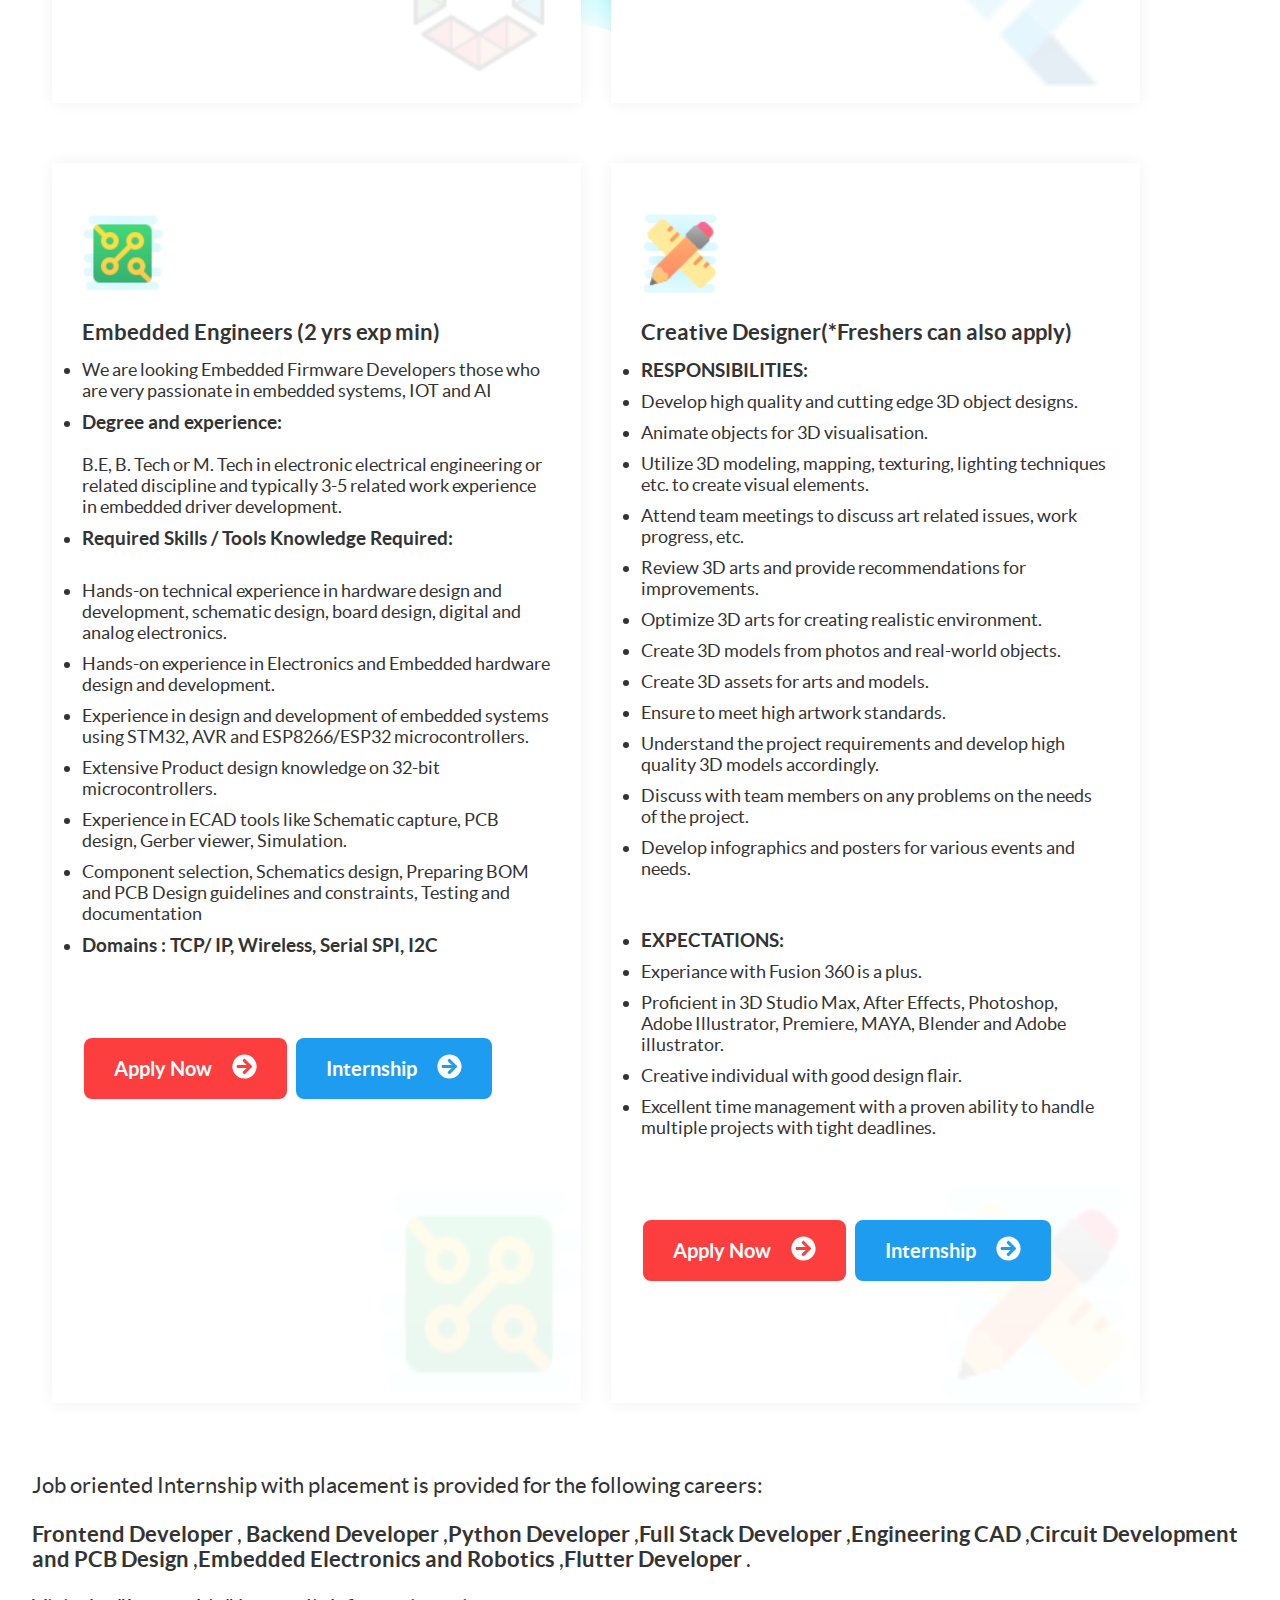
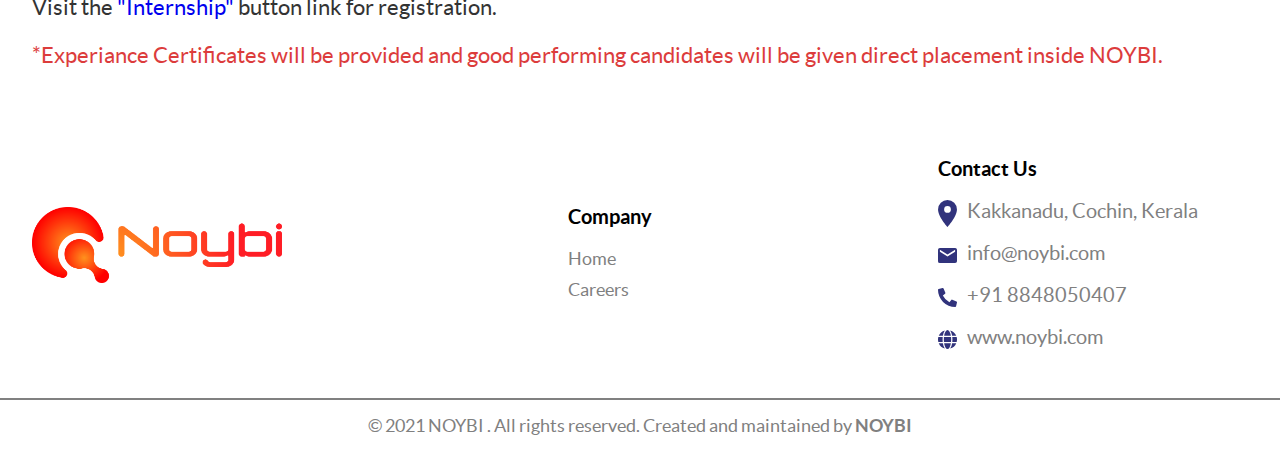
==== commit 07de0938: "Update careers.html" ====
--- a/careers.html
+++ b/careers.html
@@ -1,408 +1,408 @@
 <!DOCTYPE html>
 <html lang="en">
 
-<head>
-	<meta charset="utf-8" />
-	<title>Noybi-Careers</title>
-	<link rel="icon" href="" type="image/gif" sizes="16x16">
-	<link rel="stylesheet" href="css/style.css" type="text/css" />
-	<link rel="stylesheet" href="css/slick.css" type="text/css" />
-	<link rel="stylesheet" href="css/lity.min.css" type="text/css" />
-	<link rel="stylesheet" href="css/material-design-iconic-font.css" type="text/css" />
-	<meta name="viewport" content="width=device-width" initial-scale="1.0" />
-	<meta name="description" content="" />
-	<meta name="keywords" content="" />
-	<meta property="og:image" content="images/og.png" />
-	<script src="js/jquery.min.js" type="text/javascript"></script>
-	<script src="js/slick.min.js" type="text/javascript"></script>
-	<script src="js/slick.js" type="text/javascript"></script>
-	<script src="js/lity.min.js"></script>
-	<script src="js/script.js" type="text/javascript"></script>
-	<link rel="apple-touch-icon" sizes="180x180" href="./favicon_io">
-	<link rel="icon" type="image/png" sizes="32x32" href="./favicon_io/favicon-32x32.png">
-	<link rel="icon" type="image/png" sizes="16x16" href="./favicon_io/favicon-16x16.png">
-	<link rel="manifest" href="./favicon_io/site.webmanifest">
-	<link rel="manifest" href="./favicon_iofonts/favicon//manifest.json" />
-	<meta name="msapplication-TileColor" content="#ffffff" />
-	<meta name="msapplication-TileImage" content="/ms-icon-144x144.png" />
-	<meta name="theme-color" content="#ffffff" />
-</head>
-
-<body>
-	<section id="product-spot">
-		<section class="header">
+	<head>
+		<meta charset="utf-8" />
+		<title>Noybi | Home</title>
+		<link rel="icon" href="" type="image/gif" sizes="16x16">
+		<link rel="stylesheet" href="css/style.css" type="text/css" />
+		<link rel="stylesheet" href="css/slick.css" type="text/css" />
+		<link rel="stylesheet" href="css/material-design-iconic-font.css" type="text/css" />
+		<meta name="viewport" content="width=device-width" initial-scale="1.0" />
+		<meta name="description" content="Noybi is an IoT and AI based Products and Services offering Company from India." />
+		<meta property="og:image" content="https://images.pickapic.live/get/49671748-9a0d-79a7-9bf6-c18ac60c6a4c-1623691478.png" />
+		<script src="js/jquery.min.js" type="text/javascript"></script>
+		<script src="js/slick.min.js" type="text/javascript"></script>
+		<script src="js/slick.js" type="text/javascript"></script>
+		<script src="js/lity.min.js"></script>
+		<script src="js/script.js" type="text/javascript"></script>
+		<link rel="apple-touch-icon" sizes="180x180" href="./favicon_io">
+		<link rel="icon" type="image/png" sizes="32x32" href="./favicon_io/favicon-32x32.png">
+		<link rel="icon" type="image/png" sizes="16x16" href="./favicon_io/favicon-16x16.png">
+		<link rel="manifest" href="./favicon_io/site.webmanifest">
+		<link rel="manifest" href="./favicon_iofonts/favicon//manifest.json" />
+		<meta name="msapplication-TileColor" content="#ffffff" />
+		<meta name="msapplication-TileImage" content="/ms-icon-144x144.png" />
+		<meta name="theme-color" content="#ffffff" />
+	</head>
+
+	<body>
+		<section id="product-spot">
+			<section class="header">
+				<div class="wrapper">
+					<div class="content">
+						<div class="left">
+							<h1><a href="index.html"><img src="images/noibi-headlogo.svg" alt="Logo" /></a></h1>
+							
+						</div>
+						<span class="menu-icon">
+							<small class="zmdi zmdi-menu"></small>
+						</span>
+						<span class="close">
+							<small class="zmdi zmdi-close"></small>
+						</span>
+						<div class="right main-nav">
+							<ul class="">
+								<li>
+									<a href="index.html">Home</a>
+								</li>
+								<li>
+									<a href="careers.html">Careers</a>
+								</li>
+								
+							</ul>
+
+						</div>
+						<div class="main-menu">
+							<ul>
+								<li>
+									<a href="index.html">Home</a>
+								</li>
+								<li>
+									<a href="careers.html">Careers</a>
+								</li>
+								
+							</ul>
+						</div>
+					</div>
+				</div>
+			</section>
+			<section id="spotlightcontent">
+				<div class="wrapper">
+					<div class="title">
+						<div class="left">
+							<h4>Careers</h4>
+							<h2>Your passion is your Career</h2>
+							
+						</div>
+						<div class="right">
+							<img src="images/biggergrid.png" alt="Dot" />
+						</div>
+					</div>
+				</div>
+			</section>
+		</section><!-- (spotlight) -->
+
+		<section id="all-prods">
+			<div class="wrapper">
+				<div class="prod-head">
+					<div class="left">
+						<h2>Noybi</h2>
+						<h2>Career Opportunities </h2>
+						<h4>We believe in good people over gold-star degrees. So don't think too hard before sending in resumes.</h4>
+					</div>
+				</div>
+				<div class="all-prodsboxes">
+					<div class="dot">
+						<img src="images/arowair.png" alt="RepeatGrid">
+					</div>
+					<div class="contents">
+						<div class="contents1">
+							<img src="images/fullstack.png" alt="multiple-apps-background" />
+							<h3>Full-Stack Developer (3 yrs exp min)</h3>
+							<div class="bg-img">
+								<img src="images/fullstack.png" alt="Image" />
+							</div>
+							<ul class="roles">
+								<li>
+									Well versed in HTML, CSS, JavaScript, ES6 , Jquery, Bootstrap, Python.
+								</li>
+								<li>
+									Hands on experience in ReactJS with Redux.
+								</li>
+								<li>
+									Strong knowledge of REST APIs.
+								</li>
+								<li>
+									Proven experience in solutions based on Python.
+								</li>
+								<li>
+									Strong OOP concepts.
+								</li>
+								<li>
+									Hands on Django and Rest API  topics would be an added advantage.
+								</li>
+								<li>
+									Knowledge of Linux platform.
+								</li>
+								<li>
+									Have a basic understanding of Agile development and why it is necessary.
+								</li>
+								<li>
+									Be able to write concise, well-documented (or self-documenting) code.
+								</li>
+								<li>
+									Understand how to optimize client-facing software.
+								</li>
+
+							</ul>
+							<a href="https://zfrmz.in/ayTcx8ba3XFeFqObSbu0" target="_blank">
+								<div class="button">
+									<span>Apply Now</span>
+									<div class="arrow">
+										<svg aria-hidden="true" focusable="false" data-prefix="fas" data-icon="arrow-circle-right" class="svg-inline--fa fa-arrow-circle-right fa-w-16" role="img" xmlns="http://www.w3.org/2000/svg" viewBox="0 0 512 512"><path fill="currentColor" d="M256 8c137 0 248 111 248 248S393 504 256 504 8 393 8 256 119 8 256 8zm-28.9 143.6l75.5 72.4H120c-13.3 0-24 10.7-24 24v16c0 13.3 10.7 24 24 24h182.6l-75.5 72.4c-9.7 9.3-9.9 24.8-.4 34.3l11 10.9c9.4 9.4 24.6 9.4 33.9 0L404.3 273c9.4-9.4 9.4-24.6 0-33.9L271.6 106.3c-9.4-9.4-24.6-9.4-33.9 0l-11 10.9c-9.5 9.6-9.3 25.1.4 34.4z"></path></svg>
+									</div>
+								</div>
+							</a>
+							<a class="intern" href="https://zfrmz.in/WqO5FymZ95iL7OykJiCi" target="_blank">
+								<div class="button">
+									<span>Internship</span>
+									<div class="arrow">
+										<svg aria-hidden="true" focusable="false" data-prefix="fas" data-icon="arrow-circle-right" class="svg-inline--fa fa-arrow-circle-right fa-w-16" role="img" xmlns="http://www.w3.org/2000/svg" viewBox="0 0 512 512"><path fill="currentColor" d="M256 8c137 0 248 111 248 248S393 504 256 504 8 393 8 256 119 8 256 8zm-28.9 143.6l75.5 72.4H120c-13.3 0-24 10.7-24 24v16c0 13.3 10.7 24 24 24h182.6l-75.5 72.4c-9.7 9.3-9.9 24.8-.4 34.3l11 10.9c9.4 9.4 24.6 9.4 33.9 0L404.3 273c9.4-9.4 9.4-24.6 0-33.9L271.6 106.3c-9.4-9.4-24.6-9.4-33.9 0l-11 10.9c-9.5 9.6-9.3 25.1.4 34.4z"></path></svg>
+									</div>
+								</div>
+							</a>
+							
+						</div>
+						<div class="contents1">
+							<img src="images/flutter.png" alt="multiple-apps-background" />
+							<h3>Flutter Developer (2 yrs exp min)</h3>
+							<div class="bg-img">
+								<img src="images/flutter.png" alt="Image" />
+							</div>
+							<ul class="roles">
+								<li>
+									Looking for a full-time flutter developer based in Kerala.
+								</li>
+								<li>
+									If possible, try to share a portfolio of app(s) you have built yourself. Will be looking for good coding standards and non-redundant code.
+								</li>
+								<li>
+									Background in app design would be an added bonus.
+								</li>
+								<li>
+									API Development and integration.
+								</li>
+
+							</ul>
+							<a href="https://zfrmz.in/ayTcx8ba3XFeFqObSbu0" target="_blank">
+								<div class="button">
+									<span>Apply Now</span>
+									<div class="arrow">
+										<svg aria-hidden="true" focusable="false" data-prefix="fas" data-icon="arrow-circle-right" class="svg-inline--fa fa-arrow-circle-right fa-w-16" role="img" xmlns="http://www.w3.org/2000/svg" viewBox="0 0 512 512"><path fill="currentColor" d="M256 8c137 0 248 111 248 248S393 504 256 504 8 393 8 256 119 8 256 8zm-28.9 143.6l75.5 72.4H120c-13.3 0-24 10.7-24 24v16c0 13.3 10.7 24 24 24h182.6l-75.5 72.4c-9.7 9.3-9.9 24.8-.4 34.3l11 10.9c9.4 9.4 24.6 9.4 33.9 0L404.3 273c9.4-9.4 9.4-24.6 0-33.9L271.6 106.3c-9.4-9.4-24.6-9.4-33.9 0l-11 10.9c-9.5 9.6-9.3 25.1.4 34.4z"></path></svg>
+									</div>
+								</div>
+							</a>
+							<a class="intern" href="https://zfrmz.in/WqO5FymZ95iL7OykJiCi" target="_blank">
+								<div class="button">
+									<span>Internship</span>
+									<div class="arrow">
+										<svg aria-hidden="true" focusable="false" data-prefix="fas" data-icon="arrow-circle-right" class="svg-inline--fa fa-arrow-circle-right fa-w-16" role="img" xmlns="http://www.w3.org/2000/svg" viewBox="0 0 512 512"><path fill="currentColor" d="M256 8c137 0 248 111 248 248S393 504 256 504 8 393 8 256 119 8 256 8zm-28.9 143.6l75.5 72.4H120c-13.3 0-24 10.7-24 24v16c0 13.3 10.7 24 24 24h182.6l-75.5 72.4c-9.7 9.3-9.9 24.8-.4 34.3l11 10.9c9.4 9.4 24.6 9.4 33.9 0L404.3 273c9.4-9.4 9.4-24.6 0-33.9L271.6 106.3c-9.4-9.4-24.6-9.4-33.9 0l-11 10.9c-9.5 9.6-9.3 25.1.4 34.4z"></path></svg>
+									</div>
+								</div>
+							</a>
+						</div>
+						<div class="contents1">
+							<img src="images/embedded.png" alt="multiple-apps-background" />
+							<h3>Embedded Engineers (2 yrs exp min) </h3>
+							<div class="bg-img">
+								<img src="images/embedded.png" alt="Image" />
+							</div>
+							<ul class="roles">
+								<li>
+									We are looking Embedded Firmware Developers those who are very passionate in embedded systems, IOT and AI <br>
+								</li>
+								<li>
+									<span>Degree and experience: </span>	<br><br>
+									B.E, B. Tech or M. Tech in electronic electrical engineering or related discipline and typically 3-5 related work experience in embedded driver development.
+								</li>
+								<li>
+									<span>Required Skills / Tools Knowledge Required:</span> <br><br>
+								</li>
+								<li>
+									Hands-on technical experience in hardware design and development, schematic design, board design, digital and analog electronics.
+								</li>
+								<li>
+									Hands-on experience in Electronics and Embedded hardware design and development.
+
+								</li>
+								<li>
+									Experience in design and development of embedded systems using STM32, AVR and ESP8266/ESP32 microcontrollers.
+
+								</li>
+								<li>
+									Extensive Product design knowledge on 32-bit microcontrollers.
+								</li>
+								<li>
+									Experience in ECAD tools like Schematic capture, PCB design, Gerber viewer, Simulation.
+								</li>
+								<li>
+									Component selection, Schematics design, Preparing BOM and PCB Design guidelines and constraints, Testing and documentation
+								</li>
+								<li>
+									<span>Domains : TCP/ IP, Wireless, Serial SPI, I2C</span>
+								</li>
+						
+
+							</ul>
+							<a href="https://zfrmz.in/ayTcx8ba3XFeFqObSbu0" target="_blank">
+								<div class="button">
+									<span>Apply Now</span>
+									<div class="arrow">
+										<svg aria-hidden="true" focusable="false" data-prefix="fas" data-icon="arrow-circle-right" class="svg-inline--fa fa-arrow-circle-right fa-w-16" role="img" xmlns="http://www.w3.org/2000/svg" viewBox="0 0 512 512"><path fill="currentColor" d="M256 8c137 0 248 111 248 248S393 504 256 504 8 393 8 256 119 8 256 8zm-28.9 143.6l75.5 72.4H120c-13.3 0-24 10.7-24 24v16c0 13.3 10.7 24 24 24h182.6l-75.5 72.4c-9.7 9.3-9.9 24.8-.4 34.3l11 10.9c9.4 9.4 24.6 9.4 33.9 0L404.3 273c9.4-9.4 9.4-24.6 0-33.9L271.6 106.3c-9.4-9.4-24.6-9.4-33.9 0l-11 10.9c-9.5 9.6-9.3 25.1.4 34.4z"></path></svg>
+									</div>
+								</div>
+							</a>
+							<a class="intern" href="https://zfrmz.in/WqO5FymZ95iL7OykJiCi" target="_blank">
+								<div class="button">
+									<span>Internship</span>
+									<div class="arrow">
+										<svg aria-hidden="true" focusable="false" data-prefix="fas" data-icon="arrow-circle-right" class="svg-inline--fa fa-arrow-circle-right fa-w-16" role="img" xmlns="http://www.w3.org/2000/svg" viewBox="0 0 512 512"><path fill="currentColor" d="M256 8c137 0 248 111 248 248S393 504 256 504 8 393 8 256 119 8 256 8zm-28.9 143.6l75.5 72.4H120c-13.3 0-24 10.7-24 24v16c0 13.3 10.7 24 24 24h182.6l-75.5 72.4c-9.7 9.3-9.9 24.8-.4 34.3l11 10.9c9.4 9.4 24.6 9.4 33.9 0L404.3 273c9.4-9.4 9.4-24.6 0-33.9L271.6 106.3c-9.4-9.4-24.6-9.4-33.9 0l-11 10.9c-9.5 9.6-9.3 25.1.4 34.4z"></path></svg>
+									</div>
+								</div>
+							</a>
+						</div>
+						<div class="contents1">
+							<img src="images/creative.png" alt="multiple-apps-background" />
+							<h3>Creative Designer(*Freshers can also apply)</h3>
+							<div class="bg-img">
+								<img src="images/creative.png" alt="Image" />
+							</div>
+							<ul class="roles">
+								<li>
+									<span>RESPONSIBILITIES:</span>
+								</li>
+								<li>
+									Develop high quality and cutting edge 3D object designs.
+
+								</li>
+								<li>
+									Animate objects for 3D visualisation.
+								</li>
+								<li>
+									Utilize 3D modeling, mapping, texturing, lighting techniques etc. to create visual elements.
+
+								</li>
+								<li>
+									Attend team meetings to discuss art related issues, work progress, etc.
+
+								</li>
+								<li>
+									Review 3D arts and provide recommendations for improvements.
+
+								</li>
+								<li>
+									Optimize 3D arts for creating realistic environment.
+
+								</li>
+								<li>
+									Create 3D models from photos and real-world objects.
+								</li>
+								<li>
+									Create 3D assets for arts and models.
+
+								</li>
+								<li>
+									Ensure to meet high artwork standards.
+								</li>
+								<li>
+									Understand the project requirements and develop high quality 3D models accordingly.
+								</li>
+								<li>
+									Discuss with team members on any problems on the needs of the project.
+
+								</li>
+								<li>
+									Develop infographics and posters for various events and needs.
+								</li> <br><br>
+								<li>
+									<span>EXPECTATIONS:</span>
+								</li>
+								<li>
+									Experiance with Fusion 360 is a plus.
+
+								</li>
+								<li>
+									Proficient in 3D Studio Max, After Effects, Photoshop, Adobe Illustrator, Premiere, MAYA, Blender and Adobe illustrator.
+								</li>
+								<li>
+									Creative individual with good design flair.
+								</li>
+								<li>
+									Excellent time management with a proven ability to handle multiple projects with tight deadlines.
+								</li>
+							</ul>
+							<a href="https://zfrmz.in/ayTcx8ba3XFeFqObSbu0" target="_blank">
+								<div class="button">
+									<span>Apply Now</span>
+									<div class="arrow">
+										<svg aria-hidden="true" focusable="false" data-prefix="fas" data-icon="arrow-circle-right" class="svg-inline--fa fa-arrow-circle-right fa-w-16" role="img" xmlns="http://www.w3.org/2000/svg" viewBox="0 0 512 512"><path fill="currentColor" d="M256 8c137 0 248 111 248 248S393 504 256 504 8 393 8 256 119 8 256 8zm-28.9 143.6l75.5 72.4H120c-13.3 0-24 10.7-24 24v16c0 13.3 10.7 24 24 24h182.6l-75.5 72.4c-9.7 9.3-9.9 24.8-.4 34.3l11 10.9c9.4 9.4 24.6 9.4 33.9 0L404.3 273c9.4-9.4 9.4-24.6 0-33.9L271.6 106.3c-9.4-9.4-24.6-9.4-33.9 0l-11 10.9c-9.5 9.6-9.3 25.1.4 34.4z"></path></svg>
+									</div>
+								</div>
+							</a>
+							<a class="intern" href="https://zfrmz.in/WqO5FymZ95iL7OykJiCi" target="_blank">
+								<div class="button">
+									<span>Internship</span>
+									<div class="arrow">
+										<svg aria-hidden="true" focusable="false" data-prefix="fas" data-icon="arrow-circle-right" class="svg-inline--fa fa-arrow-circle-right fa-w-16" role="img" xmlns="http://www.w3.org/2000/svg" viewBox="0 0 512 512"><path fill="currentColor" d="M256 8c137 0 248 111 248 248S393 504 256 504 8 393 8 256 119 8 256 8zm-28.9 143.6l75.5 72.4H120c-13.3 0-24 10.7-24 24v16c0 13.3 10.7 24 24 24h182.6l-75.5 72.4c-9.7 9.3-9.9 24.8-.4 34.3l11 10.9c9.4 9.4 24.6 9.4 33.9 0L404.3 273c9.4-9.4 9.4-24.6 0-33.9L271.6 106.3c-9.4-9.4-24.6-9.4-33.9 0l-11 10.9c-9.5 9.6-9.3 25.1.4 34.4z"></path></svg>
+									</div>
+								</div>
+							</a>
+
+						</div>
+					</div>
+				</div>
+				<h4>Job oriented Internship with placement is provided for the following careers:<br><br> <span>Frontend Developer   </span>, <span>Backend Developer  </span>,<span>Python Developer  </span>,<span>Full Stack Developer  </span>,<span>Engineering CAD  </span>,<span>Circuit Development and PCB Design  </span>,<span>Embedded Electronics and Robotics  </span>,<span>Flutter Developer  </span>. <br><br> Visit the <a href="https://zfrmz.in/WqO5FymZ95iL7OykJiCi">"Internship"</a>  button link for registration. <br><br> <small>*Experiance Certificates will be provided and good performing candidates will be given direct placement inside NOYBI.</small></h4>
+
+			</div>
+		</section><!-- (all careers) -->
+		
+		<section id="footer">
 			<div class="wrapper">
 				<div class="content">
-					<div class="left">
-						<h1><a href="index.html"><img src="images/noibi-headlogo.svg" alt="Logo" /></a></h1>
-						
-					</div>
-					<span class="menu-icon">
-						<small class="zmdi zmdi-menu"></small>
-					</span>
-					<span class="close">
-						<small class="zmdi zmdi-close"></small>
-					</span>
-					<div class="right main-nav">
-						<ul class="">
-							<li>
-								<a href="index.html">Home</a>
-							</li>
-							<li>
-								<a href="careers.html">Careers</a>
+					<div class="social">
+						<div class="footlogo">
+							<img src="images/noibi-red.png" alt="logo" />
+						</div>
+					</div>
+					<div class="company">
+						<h4>Company</h4>
+						<ul>
+							<li>
+								<h5> <a href="index.html">Home</a> </h5>
+							</li>
+							<li>
+								<h5> <a href="careers.html">Careers</a> </h5>
 							</li>
 							
 						</ul>
-
-					</div>
-					<div class="main-menu">
+					</div>
+					
+					<div class="contact">
+						<h4>Contact Us</h4>
 						<ul>
 							<li>
-								<a href="index.html">Home</a>
-							</li>
-							<li>
-								<a href="careers.html">Careers</a>
-							</li>
-							
+								<img src="images/location.svg" alt="location" />
+								<a href="#">
+									<h5>Kakkanadu, Cochin, Kerala </h5>
+								</a>
+							</li>
+							<li>
+								<img src="images/mail.svg" alt="mail" />
+								<a href="mailto:info@noybi.com">
+									<h5>info@noybi.com</h5>
+								</a>
+							</li>
+							<li>
+								<img src="images/phone.svg" alt="phone" />
+								<a href="tel:8848050407">
+									<h5>+91 8848050407</h5>
+								</a>
+							</li>
+							<li>
+								<img src="images/web.svg" alt="web" />
+								<a href="https://www.noybi.com">
+									<h5>www.noybi.com</h5>
+								</a>
+							</li>
 						</ul>
 					</div>
 				</div>
 			</div>
-		</section>
-		<section id="spotlightcontent">
-			<div class="wrapper">
-				<div class="title">
-					<div class="left">
-						<h4>Careers</h4>
-						<h2>Your passion is your Career</h2>
-						
-					</div>
-					<div class="right">
-						<img src="images/biggergrid.png" alt="Dot" />
-					</div>
-				</div>
+			<div class="credit">
+				<h4>© 2021 NOYBI . All rights reserved. Created and maintained by <span> <a target="blank"
+							href="https://www.noybi.com">NOYBI</a></span></h4>
 			</div>
-		</section>
-	</section><!-- (spotlight) -->
-
-	<section id="all-prods">
-		<div class="wrapper">
-			<div class="prod-head">
-				<div class="left">
-					<h2>Noybi</h2>
-					<h2>Career Opportunities </h2>
-					<h4>We believe in good people over gold-star degrees. So don't think too hard before sending in resumes.</h4>
-				</div>
-			</div>
-			<div class="all-prodsboxes">
-				<div class="dot">
-					<img src="images/arowair.png" alt="RepeatGrid">
-				</div>
-				<div class="contents">
-					<div class="contents1">
-						<img src="images/fullstack.png" alt="multiple-apps-background" />
-						<h3>Full-Stack Developer (3 yrs exp min)</h3>
-						<div class="bg-img">
-							<img src="images/fullstack.png" alt="Image" />
-						</div>
-						<ul class="roles">
-							<li>
-								Well versed in HTML, CSS, JavaScript, ES6 , Jquery, Bootstrap, Python.
-							</li>
-							<li>
-								Hands on experience in ReactJS with Redux.
-							</li>
-							<li>
-								Strong knowledge of REST APIs.
-							</li>
-							<li>
-								Proven experience in solutions based on Python.
-							</li>
-							<li>
-								Strong OOP concepts.
-							</li>
-							<li>
-								Hands on Django and Rest API  topics would be an added advantage.
-							</li>
-							<li>
-								Knowledge of Linux platform.
-							</li>
-							<li>
-								Have a basic understanding of Agile development and why it is necessary.
-							</li>
-							<li>
-								Be able to write concise, well-documented (or self-documenting) code.
-							</li>
-							<li>
-								Understand how to optimize client-facing software.
-							</li>
-
-						</ul>
-						<a href="https://zfrmz.in/ayTcx8ba3XFeFqObSbu0" target="_blank">
-							<div class="button">
-								<span>Apply Now</span>
-								<div class="arrow">
-									<svg aria-hidden="true" focusable="false" data-prefix="fas" data-icon="arrow-circle-right" class="svg-inline--fa fa-arrow-circle-right fa-w-16" role="img" xmlns="http://www.w3.org/2000/svg" viewBox="0 0 512 512"><path fill="currentColor" d="M256 8c137 0 248 111 248 248S393 504 256 504 8 393 8 256 119 8 256 8zm-28.9 143.6l75.5 72.4H120c-13.3 0-24 10.7-24 24v16c0 13.3 10.7 24 24 24h182.6l-75.5 72.4c-9.7 9.3-9.9 24.8-.4 34.3l11 10.9c9.4 9.4 24.6 9.4 33.9 0L404.3 273c9.4-9.4 9.4-24.6 0-33.9L271.6 106.3c-9.4-9.4-24.6-9.4-33.9 0l-11 10.9c-9.5 9.6-9.3 25.1.4 34.4z"></path></svg>
-								</div>
-							</div>
-						</a>
-						<a class="intern" href="https://zfrmz.in/WqO5FymZ95iL7OykJiCi" target="_blank">
-							<div class="button">
-								<span>Internship</span>
-								<div class="arrow">
-									<svg aria-hidden="true" focusable="false" data-prefix="fas" data-icon="arrow-circle-right" class="svg-inline--fa fa-arrow-circle-right fa-w-16" role="img" xmlns="http://www.w3.org/2000/svg" viewBox="0 0 512 512"><path fill="currentColor" d="M256 8c137 0 248 111 248 248S393 504 256 504 8 393 8 256 119 8 256 8zm-28.9 143.6l75.5 72.4H120c-13.3 0-24 10.7-24 24v16c0 13.3 10.7 24 24 24h182.6l-75.5 72.4c-9.7 9.3-9.9 24.8-.4 34.3l11 10.9c9.4 9.4 24.6 9.4 33.9 0L404.3 273c9.4-9.4 9.4-24.6 0-33.9L271.6 106.3c-9.4-9.4-24.6-9.4-33.9 0l-11 10.9c-9.5 9.6-9.3 25.1.4 34.4z"></path></svg>
-								</div>
-							</div>
-						</a>
-						
-					</div>
-					<div class="contents1">
-						<img src="images/flutter.png" alt="multiple-apps-background" />
-						<h3>Flutter Developer (2 yrs exp min)</h3>
-						<div class="bg-img">
-							<img src="images/flutter.png" alt="Image" />
-						</div>
-						<ul class="roles">
-							<li>
-								Looking for a full-time flutter developer based in Kerala.
-							</li>
-							<li>
-								If possible, try to share a portfolio of app(s) you have built yourself. Will be looking for good coding standards and non-redundant code.
-							</li>
-							<li>
-								Background in app design would be an added bonus.
-							</li>
-							<li>
-								API Development and integration.
-							</li>
-
-						</ul>
-						<a href="https://zfrmz.in/ayTcx8ba3XFeFqObSbu0" target="_blank">
-							<div class="button">
-								<span>Apply Now</span>
-								<div class="arrow">
-									<svg aria-hidden="true" focusable="false" data-prefix="fas" data-icon="arrow-circle-right" class="svg-inline--fa fa-arrow-circle-right fa-w-16" role="img" xmlns="http://www.w3.org/2000/svg" viewBox="0 0 512 512"><path fill="currentColor" d="M256 8c137 0 248 111 248 248S393 504 256 504 8 393 8 256 119 8 256 8zm-28.9 143.6l75.5 72.4H120c-13.3 0-24 10.7-24 24v16c0 13.3 10.7 24 24 24h182.6l-75.5 72.4c-9.7 9.3-9.9 24.8-.4 34.3l11 10.9c9.4 9.4 24.6 9.4 33.9 0L404.3 273c9.4-9.4 9.4-24.6 0-33.9L271.6 106.3c-9.4-9.4-24.6-9.4-33.9 0l-11 10.9c-9.5 9.6-9.3 25.1.4 34.4z"></path></svg>
-								</div>
-							</div>
-						</a>
-						<a class="intern" href="https://zfrmz.in/WqO5FymZ95iL7OykJiCi" target="_blank">
-							<div class="button">
-								<span>Internship</span>
-								<div class="arrow">
-									<svg aria-hidden="true" focusable="false" data-prefix="fas" data-icon="arrow-circle-right" class="svg-inline--fa fa-arrow-circle-right fa-w-16" role="img" xmlns="http://www.w3.org/2000/svg" viewBox="0 0 512 512"><path fill="currentColor" d="M256 8c137 0 248 111 248 248S393 504 256 504 8 393 8 256 119 8 256 8zm-28.9 143.6l75.5 72.4H120c-13.3 0-24 10.7-24 24v16c0 13.3 10.7 24 24 24h182.6l-75.5 72.4c-9.7 9.3-9.9 24.8-.4 34.3l11 10.9c9.4 9.4 24.6 9.4 33.9 0L404.3 273c9.4-9.4 9.4-24.6 0-33.9L271.6 106.3c-9.4-9.4-24.6-9.4-33.9 0l-11 10.9c-9.5 9.6-9.3 25.1.4 34.4z"></path></svg>
-								</div>
-							</div>
-						</a>
-					</div>
-					<div class="contents1">
-						<img src="images/embedded.png" alt="multiple-apps-background" />
-						<h3>Embedded Engineers (2 yrs exp min) </h3>
-						<div class="bg-img">
-							<img src="images/embedded.png" alt="Image" />
-						</div>
-						<ul class="roles">
-							<li>
-								We are looking Embedded Firmware Developers those who are very passionate in embedded systems, IOT and AI <br>
-							</li>
-							<li>
-								<span>Degree and experience: </span>	<br><br>
-								B.E, B. Tech or M. Tech in electronic electrical engineering or related discipline and typically 3-5 related work experience in embedded driver development.
-							</li>
-							<li>
-								<span>Required Skills / Tools Knowledge Required:</span> <br><br>
-							</li>
-							<li>
-								Hands-on technical experience in hardware design and development, schematic design, board design, digital and analog electronics.
-							</li>
-							<li>
-								Hands-on experience in Electronics and Embedded hardware design and development.
-
-							</li>
-							<li>
-								Experience in design and development of embedded systems using STM32, AVR and ESP8266/ESP32 microcontrollers.
-
-							</li>
-							<li>
-								Extensive Product design knowledge on 32-bit microcontrollers.
-							</li>
-							<li>
-								Experience in ECAD tools like Schematic capture, PCB design, Gerber viewer, Simulation.
-							</li>
-							<li>
-								Component selection, Schematics design, Preparing BOM and PCB Design guidelines and constraints, Testing and documentation
-							</li>
-							<li>
-								<span>Domains : TCP/ IP, Wireless, Serial SPI, I2C</span>
-							</li>
-					
-
-						</ul>
-						<a href="https://zfrmz.in/ayTcx8ba3XFeFqObSbu0" target="_blank">
-							<div class="button">
-								<span>Apply Now</span>
-								<div class="arrow">
-									<svg aria-hidden="true" focusable="false" data-prefix="fas" data-icon="arrow-circle-right" class="svg-inline--fa fa-arrow-circle-right fa-w-16" role="img" xmlns="http://www.w3.org/2000/svg" viewBox="0 0 512 512"><path fill="currentColor" d="M256 8c137 0 248 111 248 248S393 504 256 504 8 393 8 256 119 8 256 8zm-28.9 143.6l75.5 72.4H120c-13.3 0-24 10.7-24 24v16c0 13.3 10.7 24 24 24h182.6l-75.5 72.4c-9.7 9.3-9.9 24.8-.4 34.3l11 10.9c9.4 9.4 24.6 9.4 33.9 0L404.3 273c9.4-9.4 9.4-24.6 0-33.9L271.6 106.3c-9.4-9.4-24.6-9.4-33.9 0l-11 10.9c-9.5 9.6-9.3 25.1.4 34.4z"></path></svg>
-								</div>
-							</div>
-						</a>
-						<a class="intern" href="https://zfrmz.in/WqO5FymZ95iL7OykJiCi" target="_blank">
-							<div class="button">
-								<span>Internship</span>
-								<div class="arrow">
-									<svg aria-hidden="true" focusable="false" data-prefix="fas" data-icon="arrow-circle-right" class="svg-inline--fa fa-arrow-circle-right fa-w-16" role="img" xmlns="http://www.w3.org/2000/svg" viewBox="0 0 512 512"><path fill="currentColor" d="M256 8c137 0 248 111 248 248S393 504 256 504 8 393 8 256 119 8 256 8zm-28.9 143.6l75.5 72.4H120c-13.3 0-24 10.7-24 24v16c0 13.3 10.7 24 24 24h182.6l-75.5 72.4c-9.7 9.3-9.9 24.8-.4 34.3l11 10.9c9.4 9.4 24.6 9.4 33.9 0L404.3 273c9.4-9.4 9.4-24.6 0-33.9L271.6 106.3c-9.4-9.4-24.6-9.4-33.9 0l-11 10.9c-9.5 9.6-9.3 25.1.4 34.4z"></path></svg>
-								</div>
-							</div>
-						</a>
-					</div>
-					<div class="contents1">
-						<img src="images/creative.png" alt="multiple-apps-background" />
-						<h3>Creative Designer(*Freshers can also apply)</h3>
-						<div class="bg-img">
-							<img src="images/creative.png" alt="Image" />
-						</div>
-						<ul class="roles">
-							<li>
-								<span>RESPONSIBILITIES:</span>
-							</li>
-							<li>
-								Develop high quality and cutting edge 3D object designs.
-
-							</li>
-							<li>
-								Animate objects for 3D visualisation.
-							</li>
-							<li>
-								Utilize 3D modeling, mapping, texturing, lighting techniques etc. to create visual elements.
-
-							</li>
-							<li>
-								Attend team meetings to discuss art related issues, work progress, etc.
-
-							</li>
-							<li>
-								Review 3D arts and provide recommendations for improvements.
-
-							</li>
-							<li>
-								Optimize 3D arts for creating realistic environment.
-
-							</li>
-							<li>
-								Create 3D models from photos and real-world objects.
-							</li>
-							<li>
-								Create 3D assets for arts and models.
-
-							</li>
-							<li>
-								Ensure to meet high artwork standards.
-							</li>
-							<li>
-								Understand the project requirements and develop high quality 3D models accordingly.
-							</li>
-							<li>
-								Discuss with team members on any problems on the needs of the project.
-
-							</li>
-							<li>
-								Develop infographics and posters for various events and needs.
-							</li> <br><br>
-							<li>
-								<span>EXPECTATIONS:</span>
-							</li>
-							<li>
-								Experiance with Fusion 360 is a plus.
-
-							</li>
-							<li>
-								Proficient in 3D Studio Max, After Effects, Photoshop, Adobe Illustrator, Premiere, MAYA, Blender and Adobe illustrator.
-							</li>
-							<li>
-								Creative individual with good design flair.
-							</li>
-							<li>
-								Excellent time management with a proven ability to handle multiple projects with tight deadlines.
-							</li>
-						</ul>
-						<a href="https://zfrmz.in/ayTcx8ba3XFeFqObSbu0" target="_blank">
-							<div class="button">
-								<span>Apply Now</span>
-								<div class="arrow">
-									<svg aria-hidden="true" focusable="false" data-prefix="fas" data-icon="arrow-circle-right" class="svg-inline--fa fa-arrow-circle-right fa-w-16" role="img" xmlns="http://www.w3.org/2000/svg" viewBox="0 0 512 512"><path fill="currentColor" d="M256 8c137 0 248 111 248 248S393 504 256 504 8 393 8 256 119 8 256 8zm-28.9 143.6l75.5 72.4H120c-13.3 0-24 10.7-24 24v16c0 13.3 10.7 24 24 24h182.6l-75.5 72.4c-9.7 9.3-9.9 24.8-.4 34.3l11 10.9c9.4 9.4 24.6 9.4 33.9 0L404.3 273c9.4-9.4 9.4-24.6 0-33.9L271.6 106.3c-9.4-9.4-24.6-9.4-33.9 0l-11 10.9c-9.5 9.6-9.3 25.1.4 34.4z"></path></svg>
-								</div>
-							</div>
-						</a>
-						<a class="intern" href="https://zfrmz.in/WqO5FymZ95iL7OykJiCi" target="_blank">
-							<div class="button">
-								<span>Internship</span>
-								<div class="arrow">
-									<svg aria-hidden="true" focusable="false" data-prefix="fas" data-icon="arrow-circle-right" class="svg-inline--fa fa-arrow-circle-right fa-w-16" role="img" xmlns="http://www.w3.org/2000/svg" viewBox="0 0 512 512"><path fill="currentColor" d="M256 8c137 0 248 111 248 248S393 504 256 504 8 393 8 256 119 8 256 8zm-28.9 143.6l75.5 72.4H120c-13.3 0-24 10.7-24 24v16c0 13.3 10.7 24 24 24h182.6l-75.5 72.4c-9.7 9.3-9.9 24.8-.4 34.3l11 10.9c9.4 9.4 24.6 9.4 33.9 0L404.3 273c9.4-9.4 9.4-24.6 0-33.9L271.6 106.3c-9.4-9.4-24.6-9.4-33.9 0l-11 10.9c-9.5 9.6-9.3 25.1.4 34.4z"></path></svg>
-								</div>
-							</div>
-						</a>
-
-					</div>
-				</div>
-			</div>
-			<h4>Job oriented Internship with placement is provided for the following careers:<br><br> <span>Frontend Developer   </span>, <span>Backend Developer  </span>,<span>Python Developer  </span>,<span>Full Stack Developer  </span>,<span>Engineering CAD  </span>,<span>Circuit Development and PCB Design  </span>,<span>Embedded Electronics and Robotics  </span>,<span>Flutter Developer  </span>. <br><br> Visit the <a href="https://zfrmz.in/WqO5FymZ95iL7OykJiCi">"Internship"</a>  button link for registration. <br><br> <small>*Experiance Certificates will be provided and good performing candidates will be given direct placement inside NOYBI.</small></h4>
-
-		</div>
-	</section><!-- (all careers) -->
-	
-	<section id="footer">
-		<div class="wrapper">
-			<div class="content">
-				<div class="social">
-					<div class="footlogo">
-						<img src="images/noibi-red.png" alt="logo" />
-					</div>
-				</div>
-				<div class="company">
-					<h4>Company</h4>
-					<ul>
-						<li>
-							<h5> <a href="index.html">Home</a> </h5>
-						</li>
-						<li>
-							<h5> <a href="careers.html">Careers</a> </h5>
-						</li>
-						
-					</ul>
-				</div>
-				
-				<div class="contact">
-					<h4>Contact Us</h4>
-					<ul>
-						<li>
-							<img src="images/location.svg" alt="location" />
-							<a href="#">
-								<h5>Oberon Mall, Cochin, Kerala </h5>
-							</a>
-						</li>
-						<li>
-							<img src="images/mail.svg" alt="mail" />
-							<a href="mailto:info@noybi.com">
-								<h5>info@noybi.com</h5>
-							</a>
-						</li>
-						<li>
-							<img src="images/phone.svg" alt="phone" />
-							<a href="tel:8848050407">
-								<h5>+91 8848050407</h5>
-							</a>
-						</li>
-						<li>
-							<img src="images/web.svg" alt="web" />
-							<a href="www.noybi.com">
-								<h5>www.noybi.com</h5>
-							</a>
-						</li>
-					</ul>
-				</div>
-			</div>
-		</div>
-		<div class="credit">
-			<h4>© 2021 NOYBI . All rights reserved. Created and maintained by <span> <a target="blank"
-						href="https://www.noibi.com/worktech">NOYBI</a></span></h4>
-		</div>
-	</section><!-- (footer) -->
+		</section><!-- (footer) -->
+	</body>
+</html>
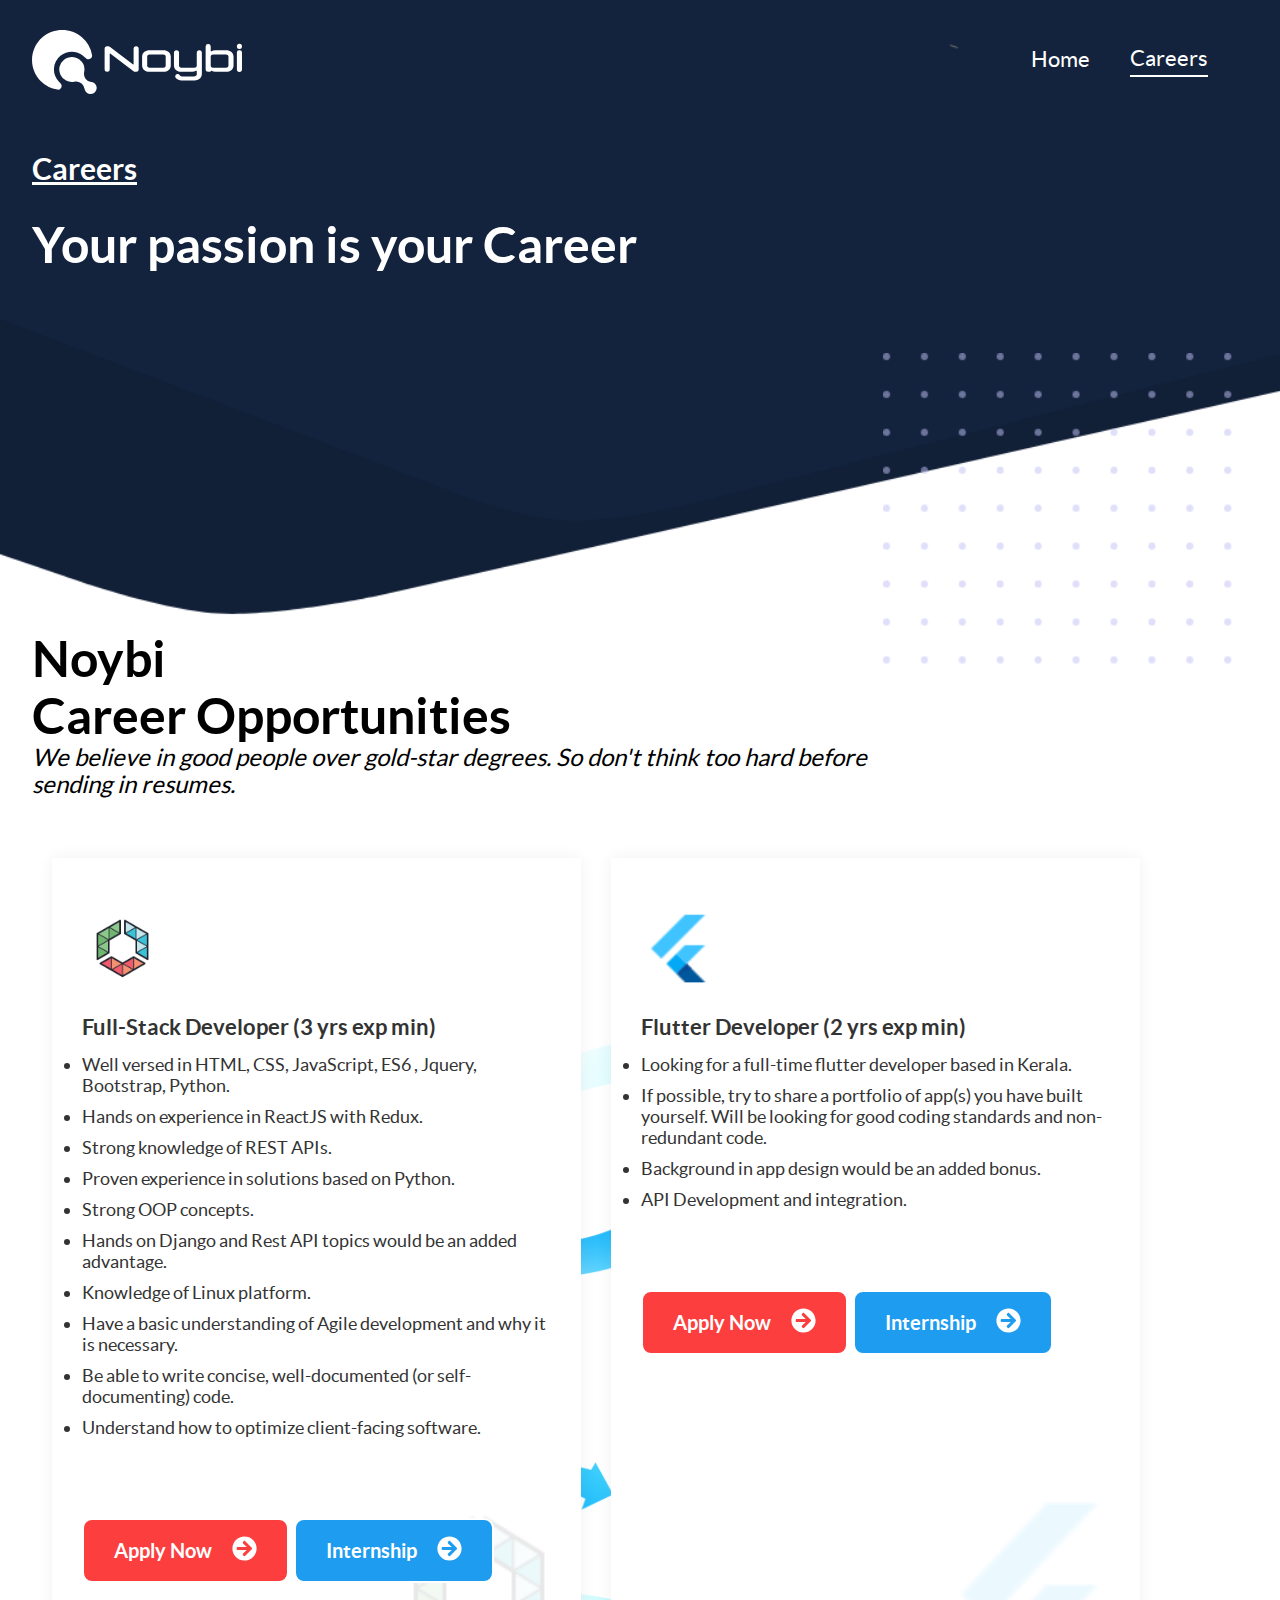
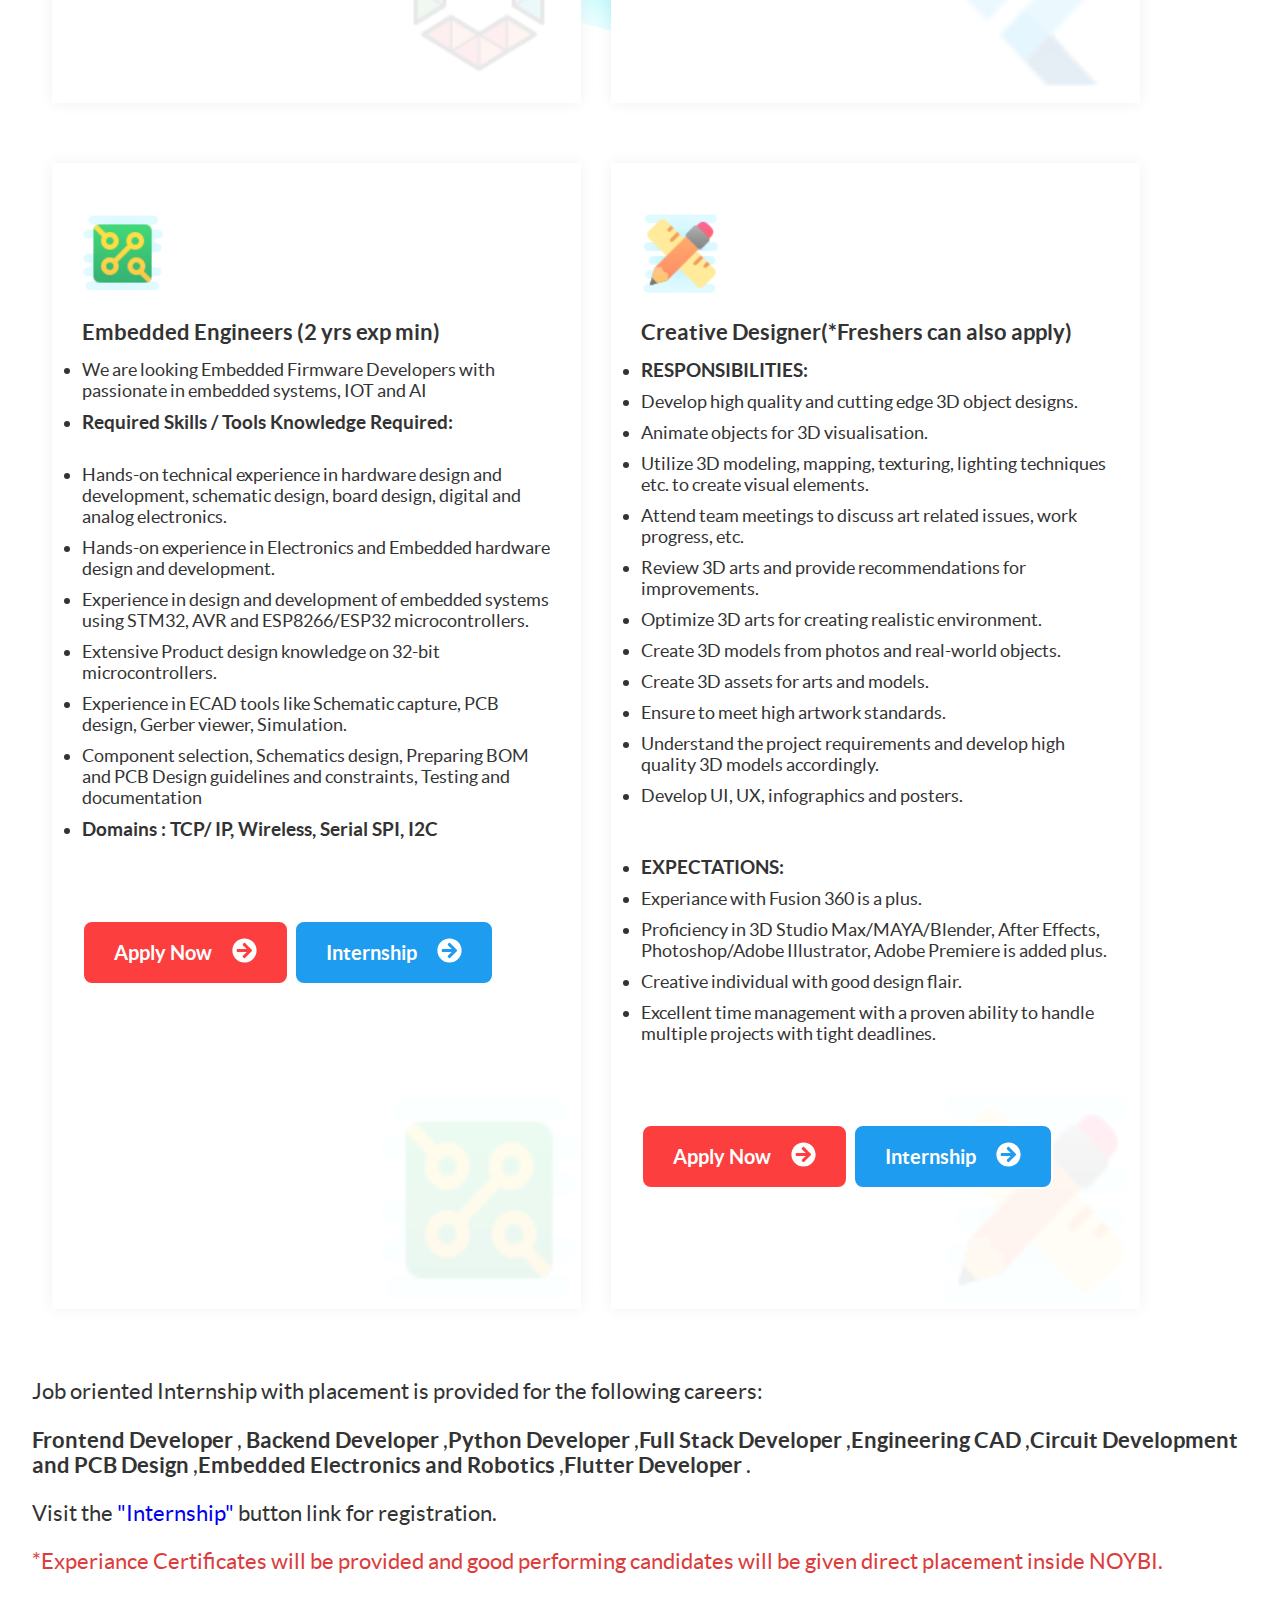
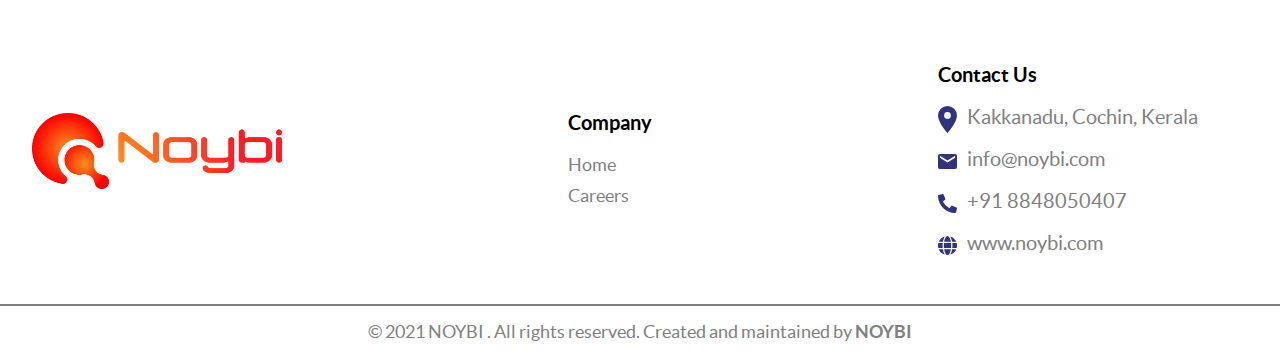
==== commit 643a690d: "Update careers.html" ====
--- a/careers.html
+++ b/careers.html
@@ -200,11 +200,7 @@
 							</div>
 							<ul class="roles">
 								<li>
-									We are looking Embedded Firmware Developers those who are very passionate in embedded systems, IOT and AI <br>
-								</li>
-								<li>
-									<span>Degree and experience: </span>	<br><br>
-									B.E, B. Tech or M. Tech in electronic electrical engineering or related discipline and typically 3-5 related work experience in embedded driver development.
+									We are looking Embedded Firmware Developers with passionate in embedded systems, IOT and AI <br>
 								</li>
 								<li>
 									<span>Required Skills / Tools Knowledge Required:</span> <br><br>
@@ -298,22 +294,18 @@
 								<li>
 									Understand the project requirements and develop high quality 3D models accordingly.
 								</li>
-								<li>
-									Discuss with team members on any problems on the needs of the project.
-
-								</li>
-								<li>
-									Develop infographics and posters for various events and needs.
+							
+								<li>
+									Develop UI, UX, infographics and posters.
 								</li> <br><br>
 								<li>
 									<span>EXPECTATIONS:</span>
 								</li>
 								<li>
 									Experiance with Fusion 360 is a plus.
-
-								</li>
-								<li>
-									Proficient in 3D Studio Max, After Effects, Photoshop, Adobe Illustrator, Premiere, MAYA, Blender and Adobe illustrator.
+								</li>
+								<li>
+									Proficiency in 3D Studio Max/MAYA/Blender, After Effects, Photoshop/Adobe Illustrator, Adobe Premiere is added plus.
 								</li>
 								<li>
 									Creative individual with good design flair.
--- a/css/style.css
+++ b/css/style.css
@@ -161,7 +161,7 @@
     background-repeat: no-repeat;
     background-image: url('../images/hero-1.jpg');
     background-size: cover;
-    height: 130vh;
+    height: fit-content;
 }
 section.header {
     padding-top: 20px;
@@ -809,7 +809,7 @@
 /* Responsive section of index page */
 @media all and (max-width: 1440px){
     #spotlight section.homespot div.right {
-        width: 35%;
+        width: 50%;
     }
     #all-prods div.all-prodsboxes div.dot {
         position: absolute;
@@ -888,6 +888,34 @@
     }
 }
 @media all and (max-width: 640px){
+    #footer div.credit h4 {
+        margin: 6px;
+        text-align: center;
+        color: grey;
+        font-family: "latoregular";
+        font-size: 12px;
+    }
+    #footer div.credit h4 span a {
+        color: grey;
+        font-family: "latobold";
+        font-size: 12px;
+    }
+    #footer div.content div.contact ul li a h5 {
+        color: grey;
+        font-family: "latoregular";
+        font-size: 15px;
+        margin-bottom: 10px;
+        text-align: left;
+    }
+    #spotlight section.homespot div.left {
+        width: 70%;
+        padding-top: 50px;
+    }
+    #spotlight section.homespot div.right {
+        position: relative;
+        z-index: 1;
+        margin-top: -274px;
+    }
     #all-prods div.prod-head div.left h2 {
         text-align: left;
         font-family: "latobold";
@@ -945,9 +973,23 @@
     #all-prods div.contents div.contents1 {
         width: 100%;
     }
+    #spotlight section.homespot div.right {
+        display: block;
+        position: relative;
+        z-index: 1;
+        margin-top: -253px;
+    }
+    #spotlight section.homespot div.left {
+        width: 100%;
+        padding-top: 50px;
+    }
     
 }
 @media all and (max-width: 460px){
+    #spotlight section.homespot div.left {
+        width: 100%;
+        padding-top: 50px;
+    }
     #all-prods div.prod-head div.left h2 {
         text-align: left;
         font-family: "latobold";
@@ -988,7 +1030,10 @@
         text-align: center;
     }
     #spotlight section.homespot div.right {
-        display: none;
+    display: block;
+    position: relative;
+    z-index: 1;
+    margin-top: -253px;
     }
     #footer div.content div.company {
         display: inline-block;
@@ -1128,6 +1173,13 @@
     }
 }
 @media all and (max-width: 320px){
+    #spotlight section.homespot div.left h2 {
+        text-align: left;
+        font-family: "latoregular";
+        color: white;
+        font-size: 22px;
+        margin: 30px 0;
+    }
     #all-prods div.contents div.contents1 a div.button span {
         color: #ffffff;
         font-size: 20px;
@@ -1176,7 +1228,7 @@
         width: 100%;
     }
     #spotlight section.homespot div.left h1 {
-        font-size: 44px;
+        font-size: 41px;
     }
     section.header div.content div.left h1 a {
         width: 50%;
@@ -1230,7 +1282,12 @@
         background-size: cover;
         height: 105vh;
     }
-}
-
-
-
+    section.header div.content div.right {
+        display: none;
+        align-items: center;
+        justify-content: space-between;
+    }
+}
+
+
+
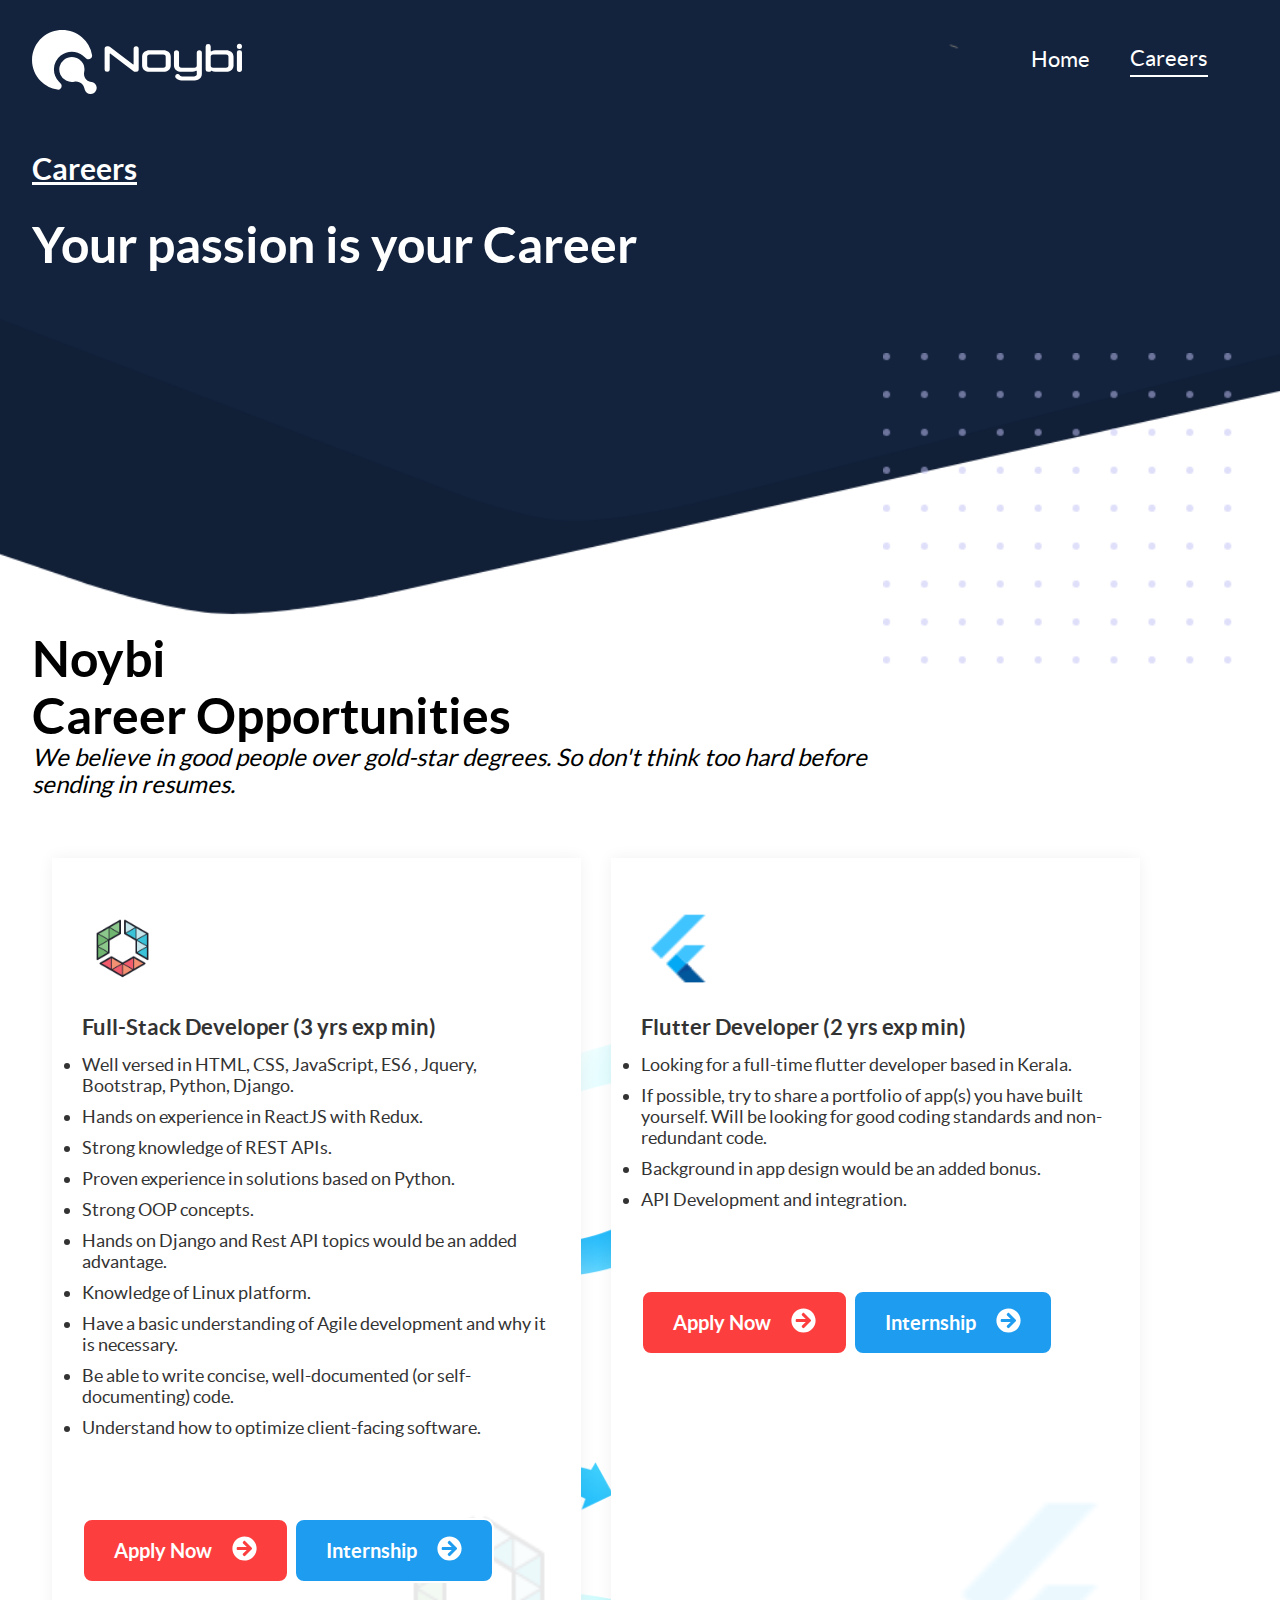
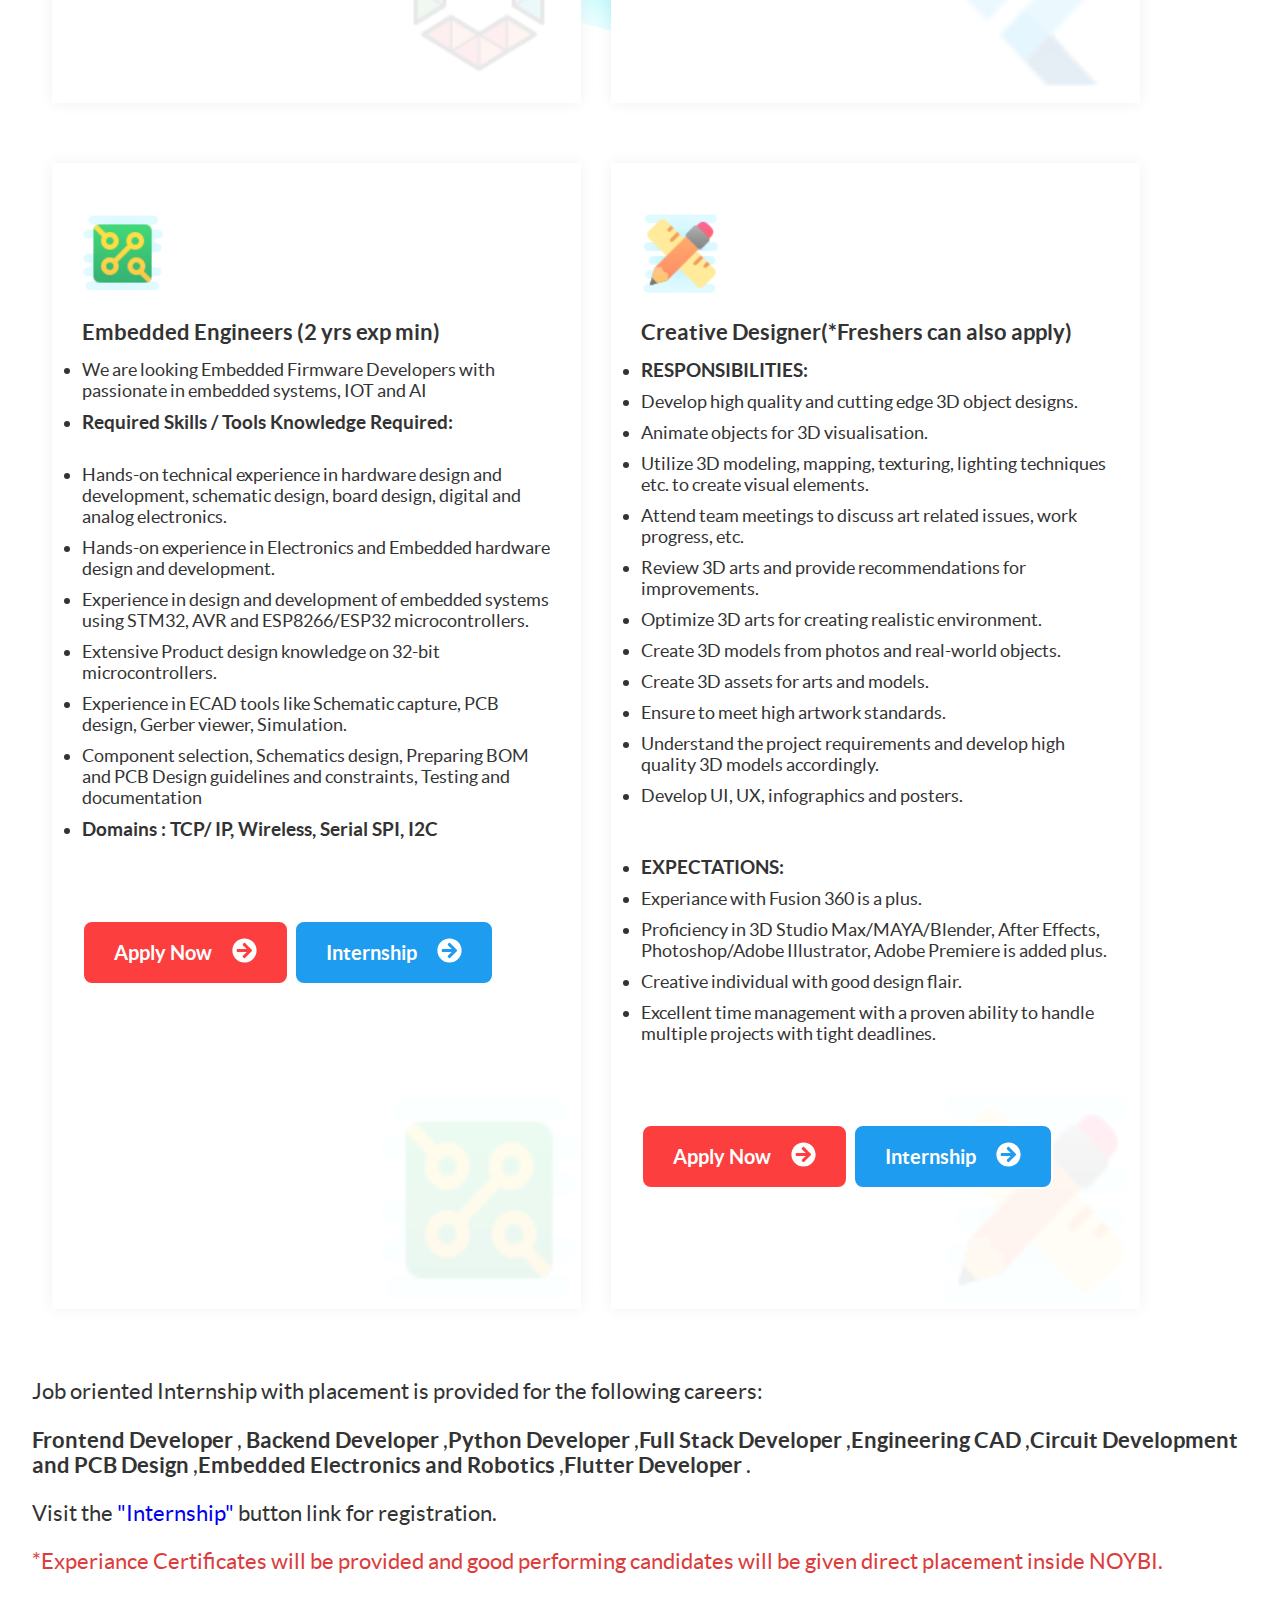
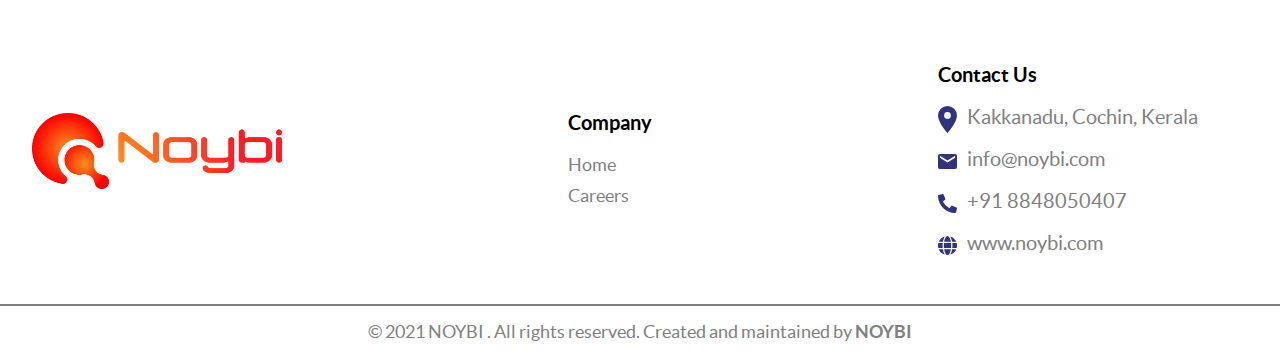
==== commit 1f6f58f0: "Update careers.html" ====
--- a/careers.html
+++ b/careers.html
@@ -105,7 +105,7 @@
 							</div>
 							<ul class="roles">
 								<li>
-									Well versed in HTML, CSS, JavaScript, ES6 , Jquery, Bootstrap, Python.
+									Well versed in HTML, CSS, JavaScript, ES6 , Jquery, Bootstrap, Python, Django.
 								</li>
 								<li>
 									Hands on experience in ReactJS with Redux.
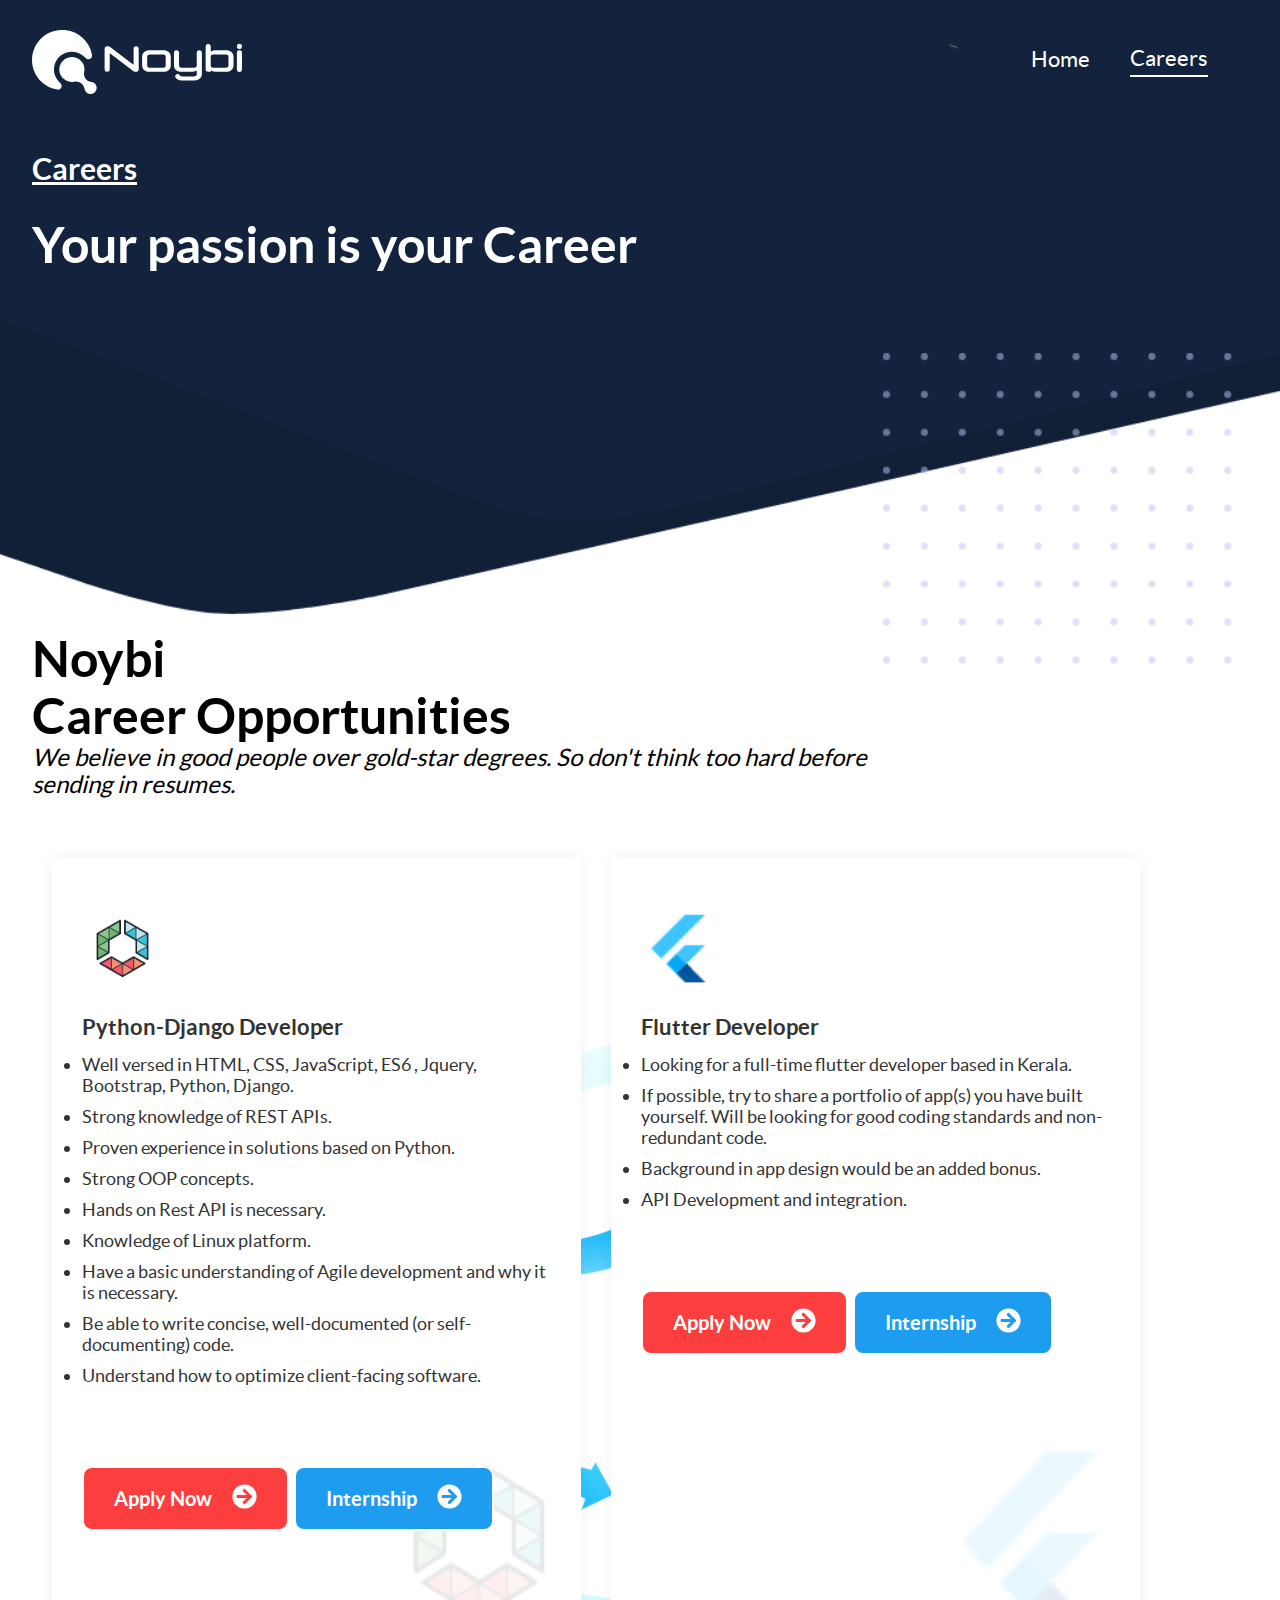
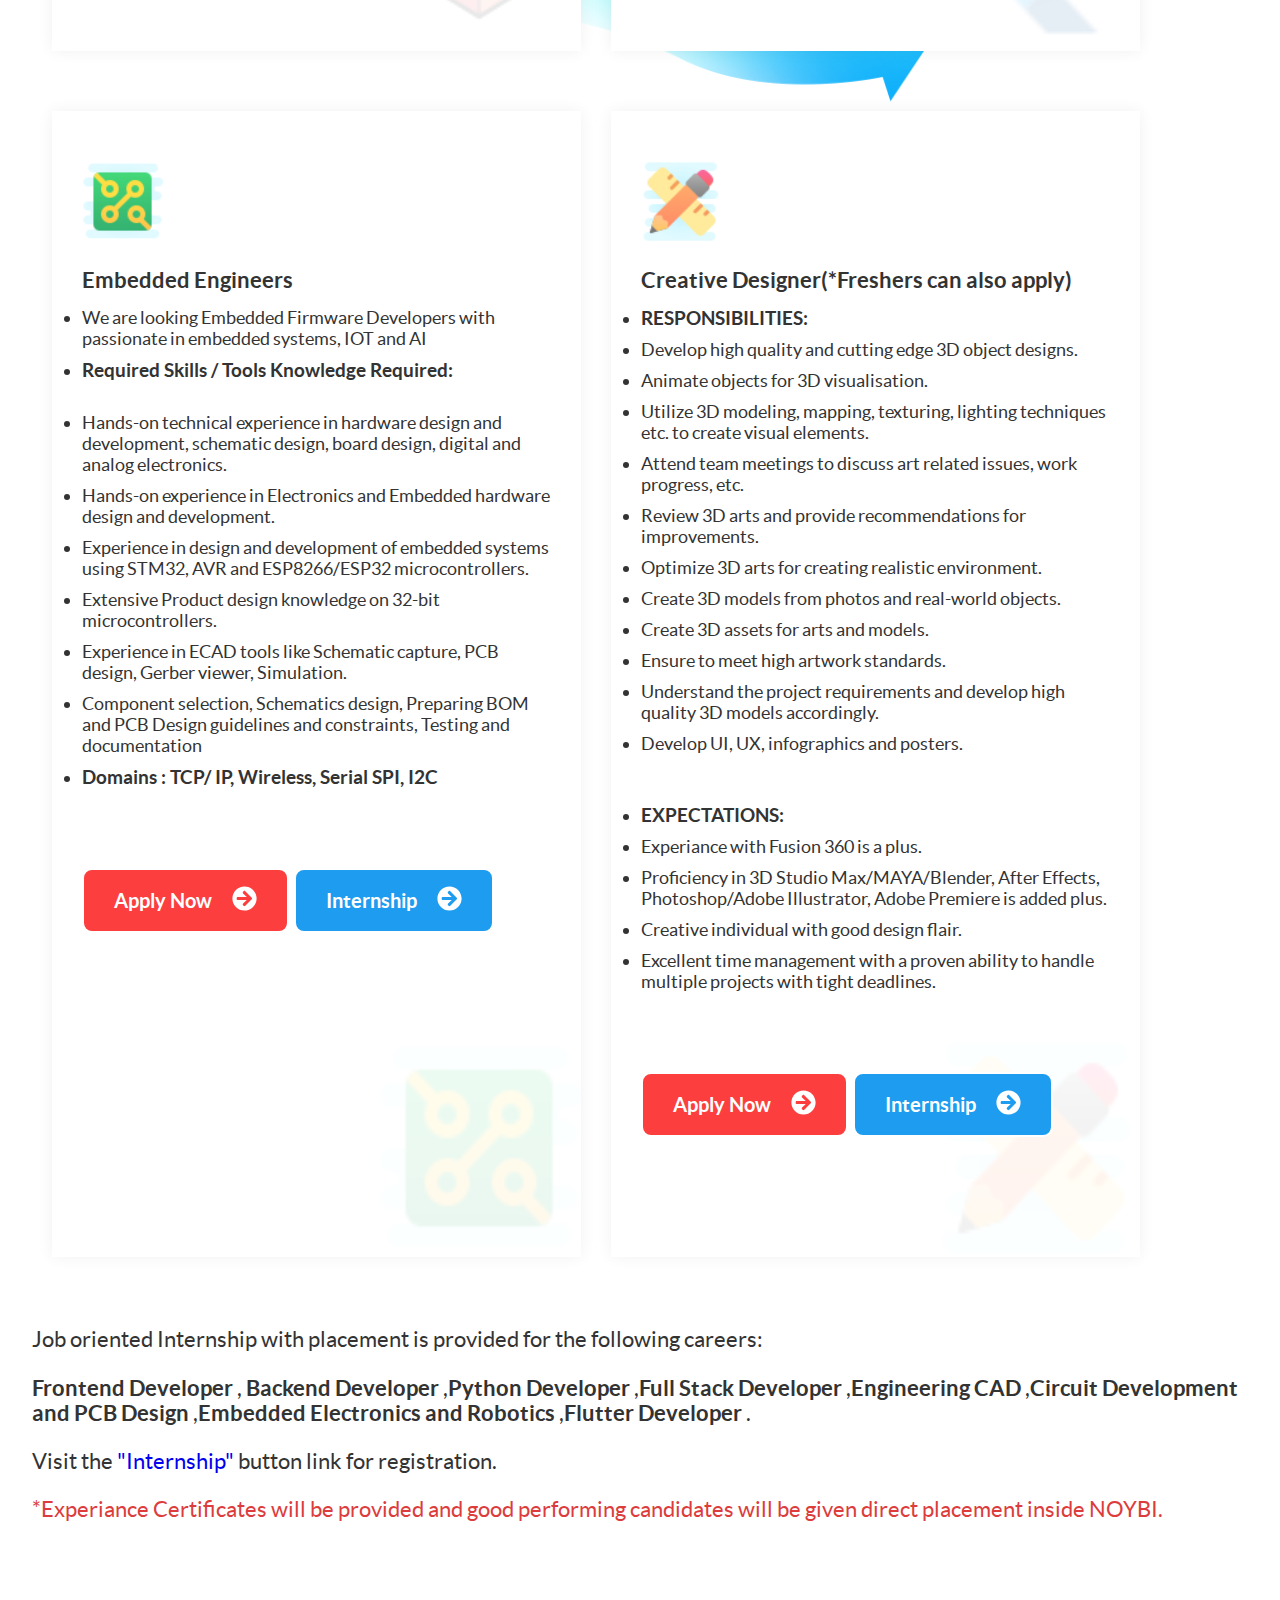
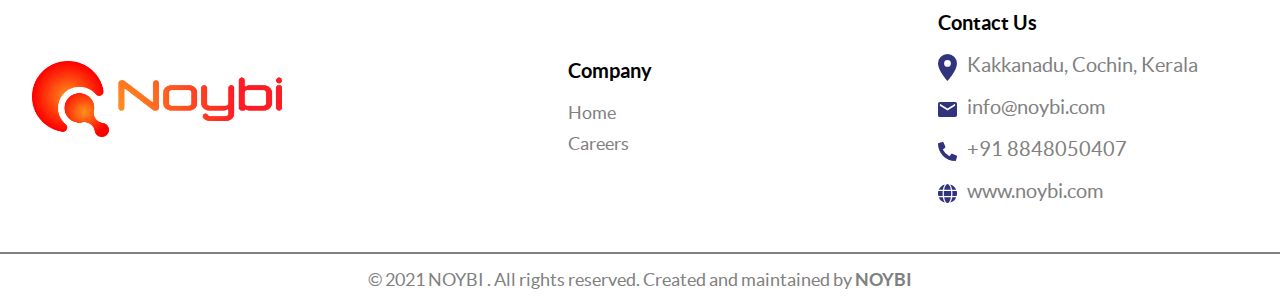
==== commit 53413bf8: "Update careers.html" ====
--- a/careers.html
+++ b/careers.html
@@ -99,7 +99,7 @@
 					<div class="contents">
 						<div class="contents1">
 							<img src="images/fullstack.png" alt="multiple-apps-background" />
-							<h3>Full-Stack Developer (3 yrs exp min)</h3>
+							<h3>Python-Django Developer</h3>
 							<div class="bg-img">
 								<img src="images/fullstack.png" alt="Image" />
 							</div>
@@ -108,9 +108,6 @@
 									Well versed in HTML, CSS, JavaScript, ES6 , Jquery, Bootstrap, Python, Django.
 								</li>
 								<li>
-									Hands on experience in ReactJS with Redux.
-								</li>
-								<li>
 									Strong knowledge of REST APIs.
 								</li>
 								<li>
@@ -120,7 +117,7 @@
 									Strong OOP concepts.
 								</li>
 								<li>
-									Hands on Django and Rest API  topics would be an added advantage.
+									Hands on Rest API  is necessary.
 								</li>
 								<li>
 									Knowledge of Linux platform.
@@ -156,7 +153,7 @@
 						</div>
 						<div class="contents1">
 							<img src="images/flutter.png" alt="multiple-apps-background" />
-							<h3>Flutter Developer (2 yrs exp min)</h3>
+							<h3>Flutter Developer</h3>
 							<div class="bg-img">
 								<img src="images/flutter.png" alt="Image" />
 							</div>
@@ -194,7 +191,7 @@
 						</div>
 						<div class="contents1">
 							<img src="images/embedded.png" alt="multiple-apps-background" />
-							<h3>Embedded Engineers (2 yrs exp min) </h3>
+							<h3>Embedded Engineers </h3>
 							<div class="bg-img">
 								<img src="images/embedded.png" alt="Image" />
 							</div>
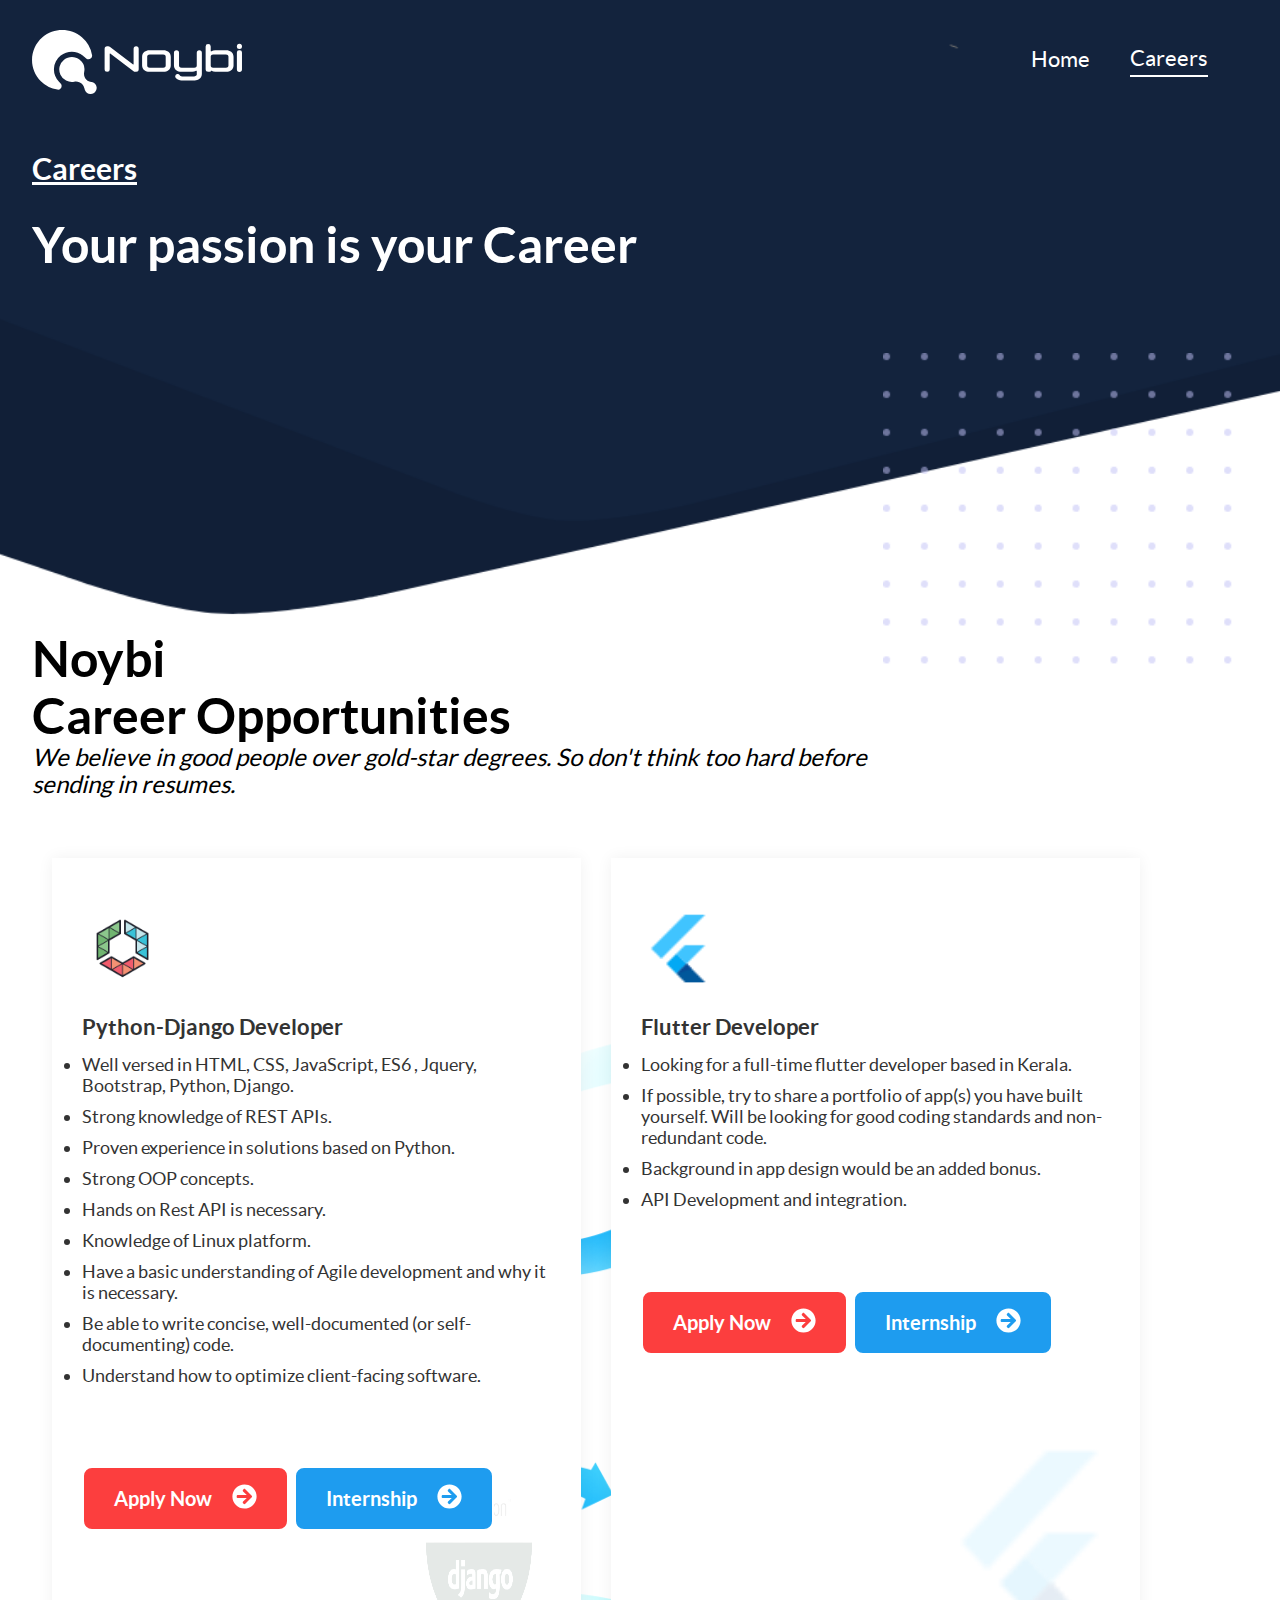
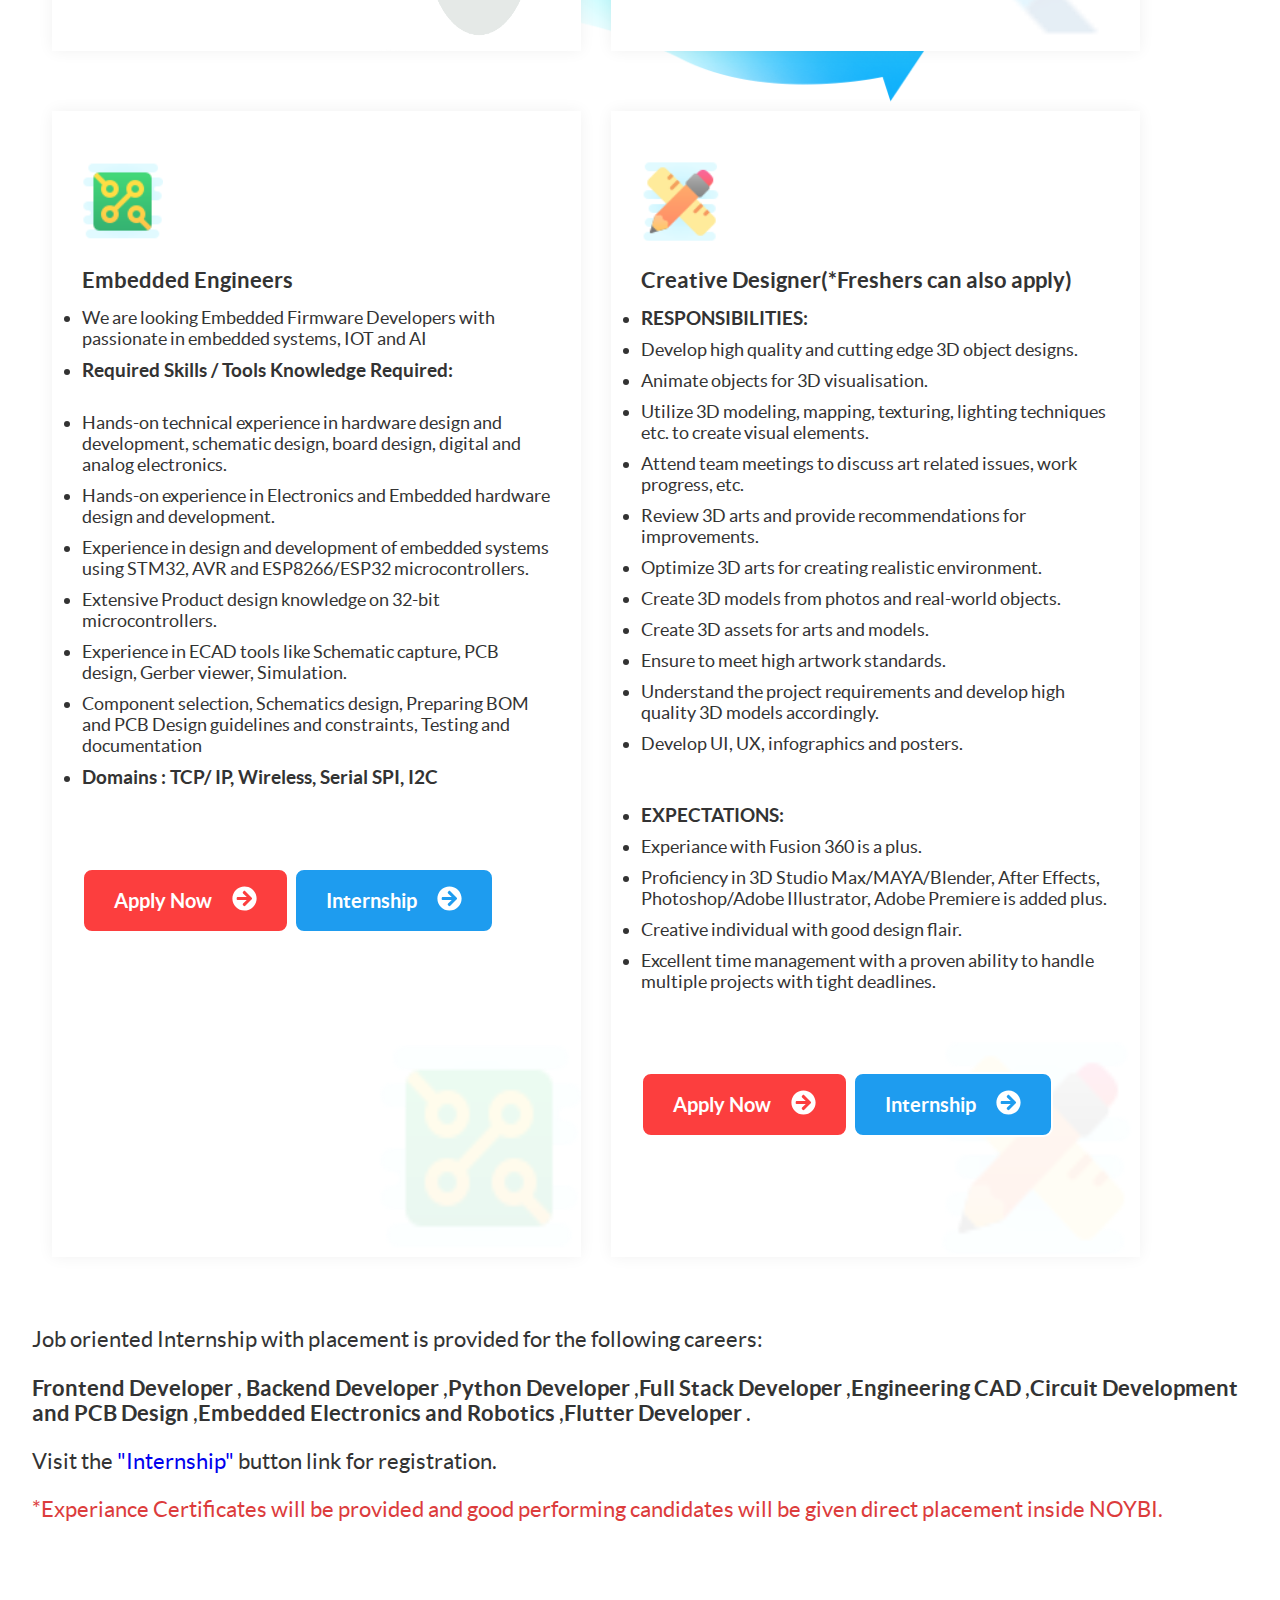
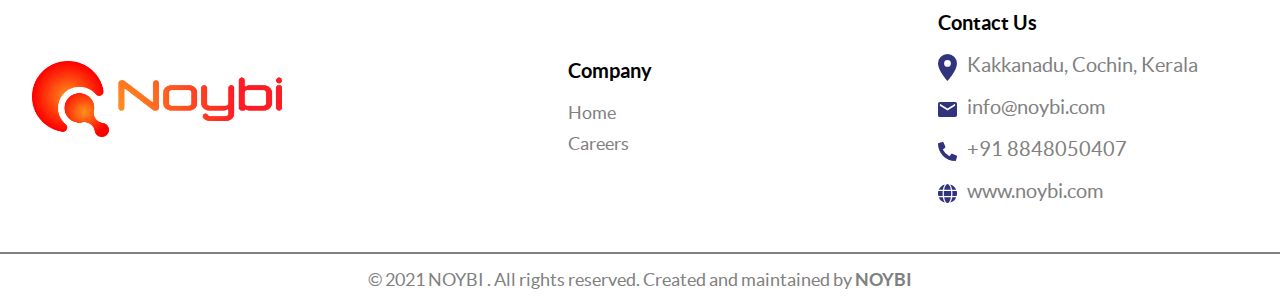
==== commit 1b05d60b: "Update careers.html" ====
--- a/careers.html
+++ b/careers.html
@@ -101,7 +101,7 @@
 							<img src="images/fullstack.png" alt="multiple-apps-background" />
 							<h3>Python-Django Developer</h3>
 							<div class="bg-img">
-								<img src="images/fullstack.png" alt="Image" />
+								<img src="images/django.png" alt="Image" />
 							</div>
 							<ul class="roles">
 								<li>
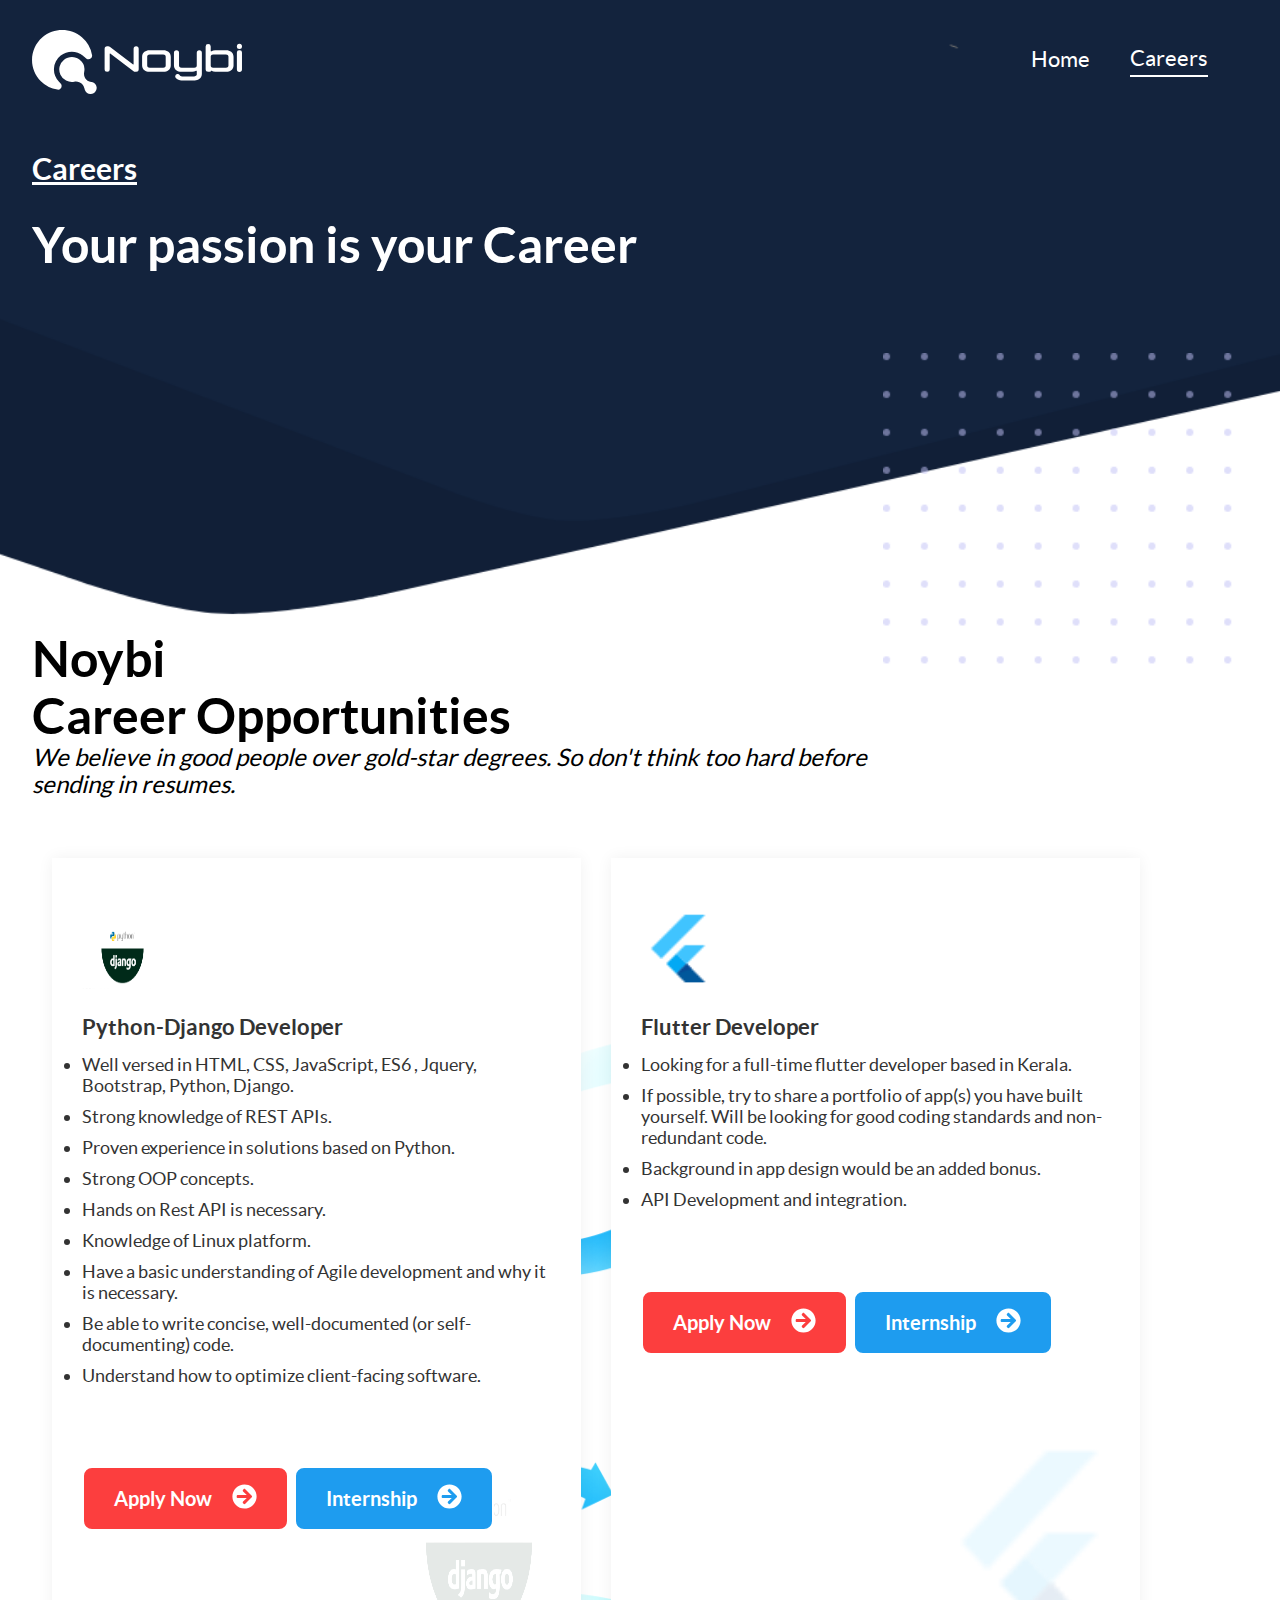
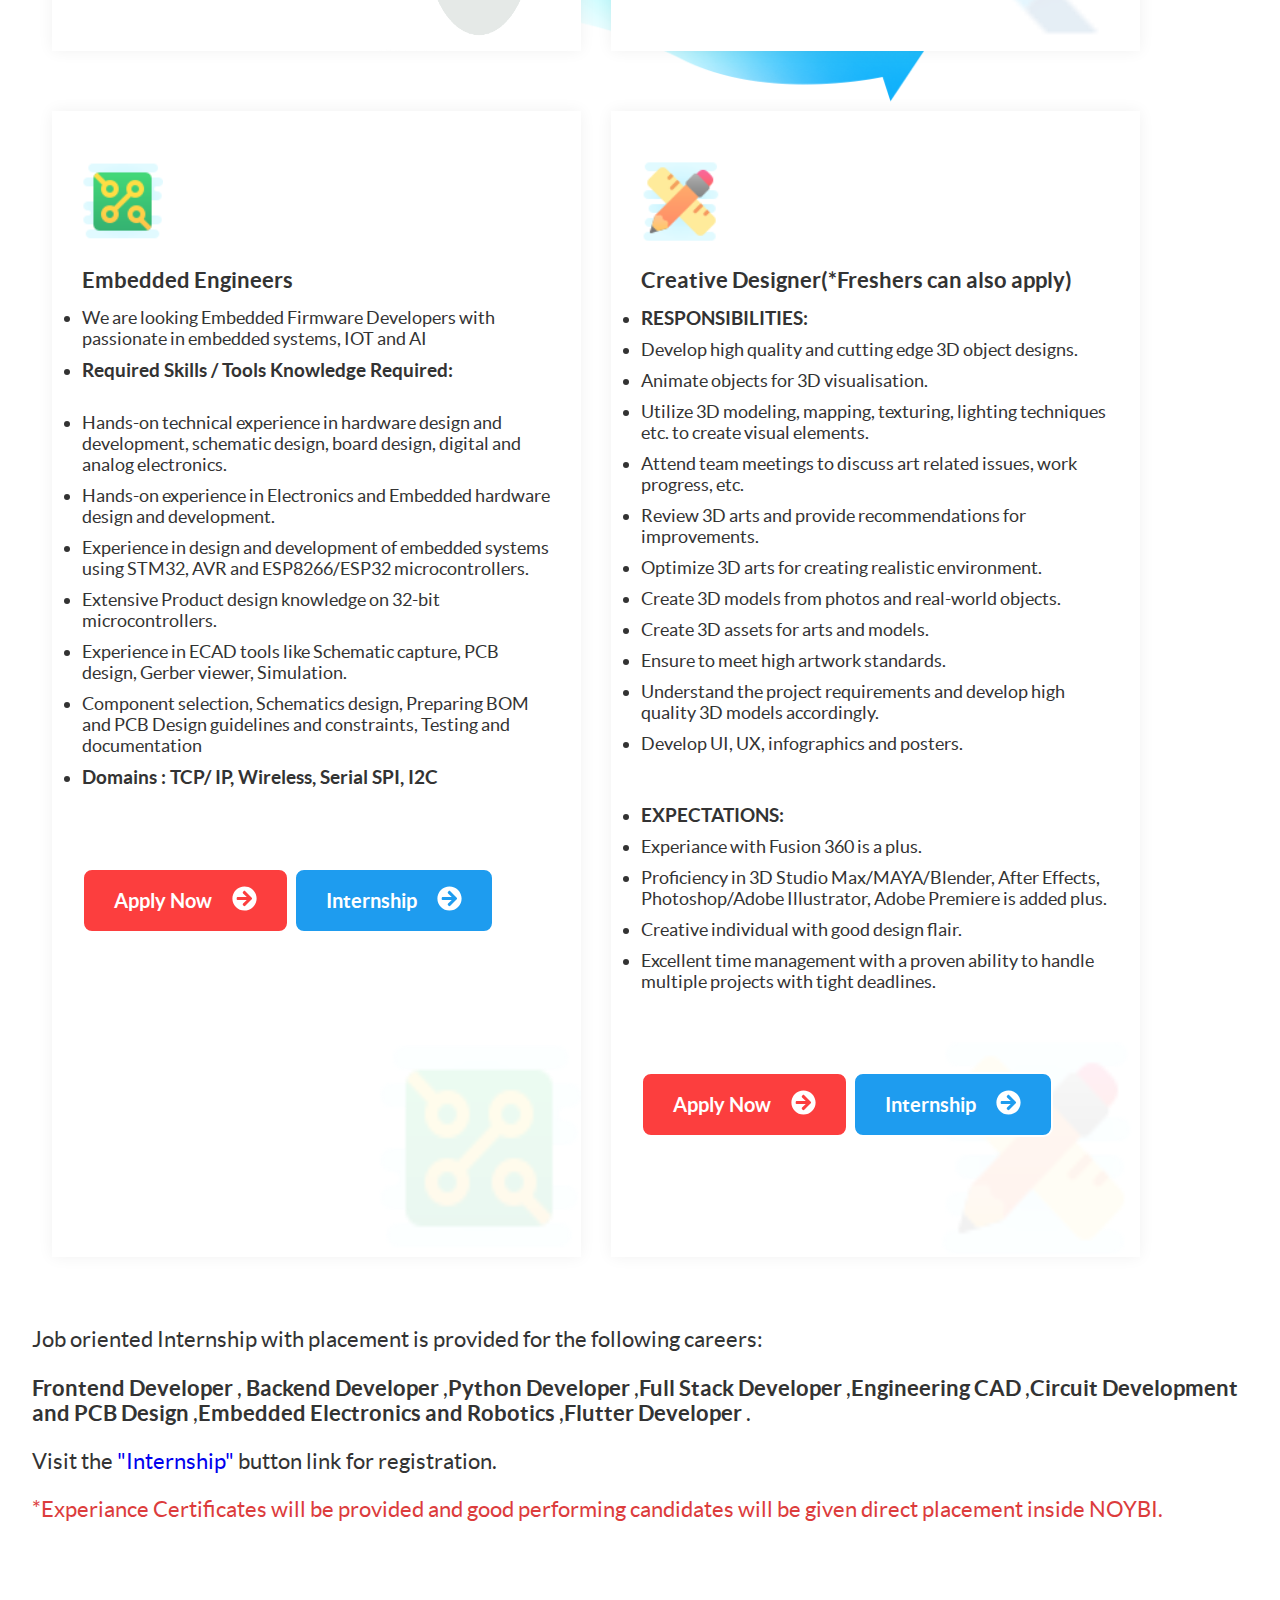
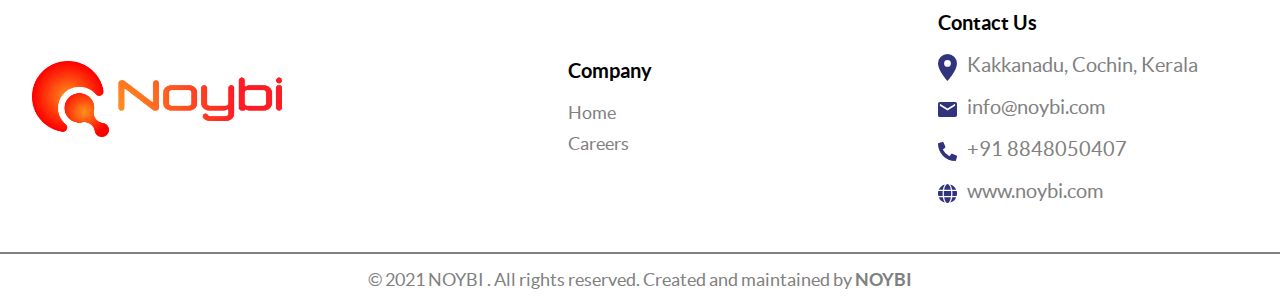
==== commit a2452318: "Update careers.html" ====
--- a/careers.html
+++ b/careers.html
@@ -98,7 +98,7 @@
 					</div>
 					<div class="contents">
 						<div class="contents1">
-							<img src="images/fullstack.png" alt="multiple-apps-background" />
+							<img src="images/django.png" alt="multiple-apps-background" />
 							<h3>Python-Django Developer</h3>
 							<div class="bg-img">
 								<img src="images/django.png" alt="Image" />
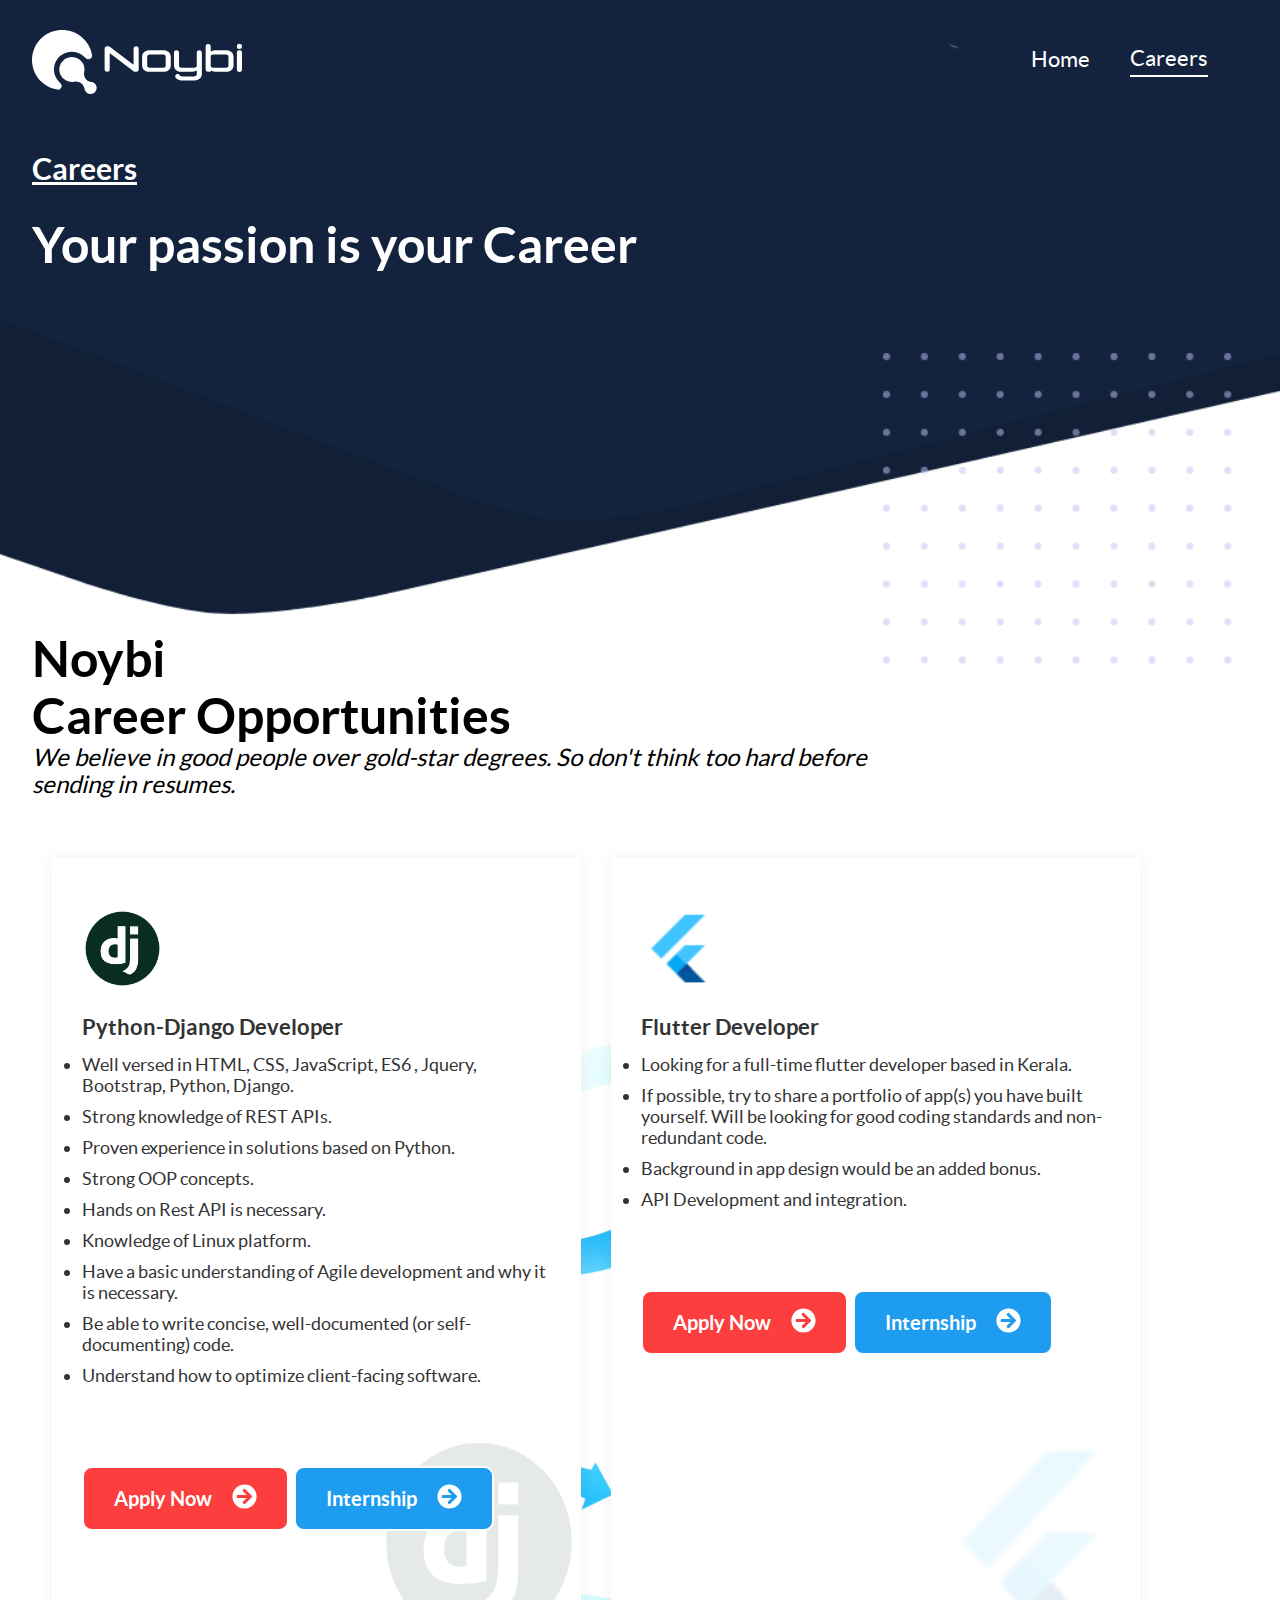
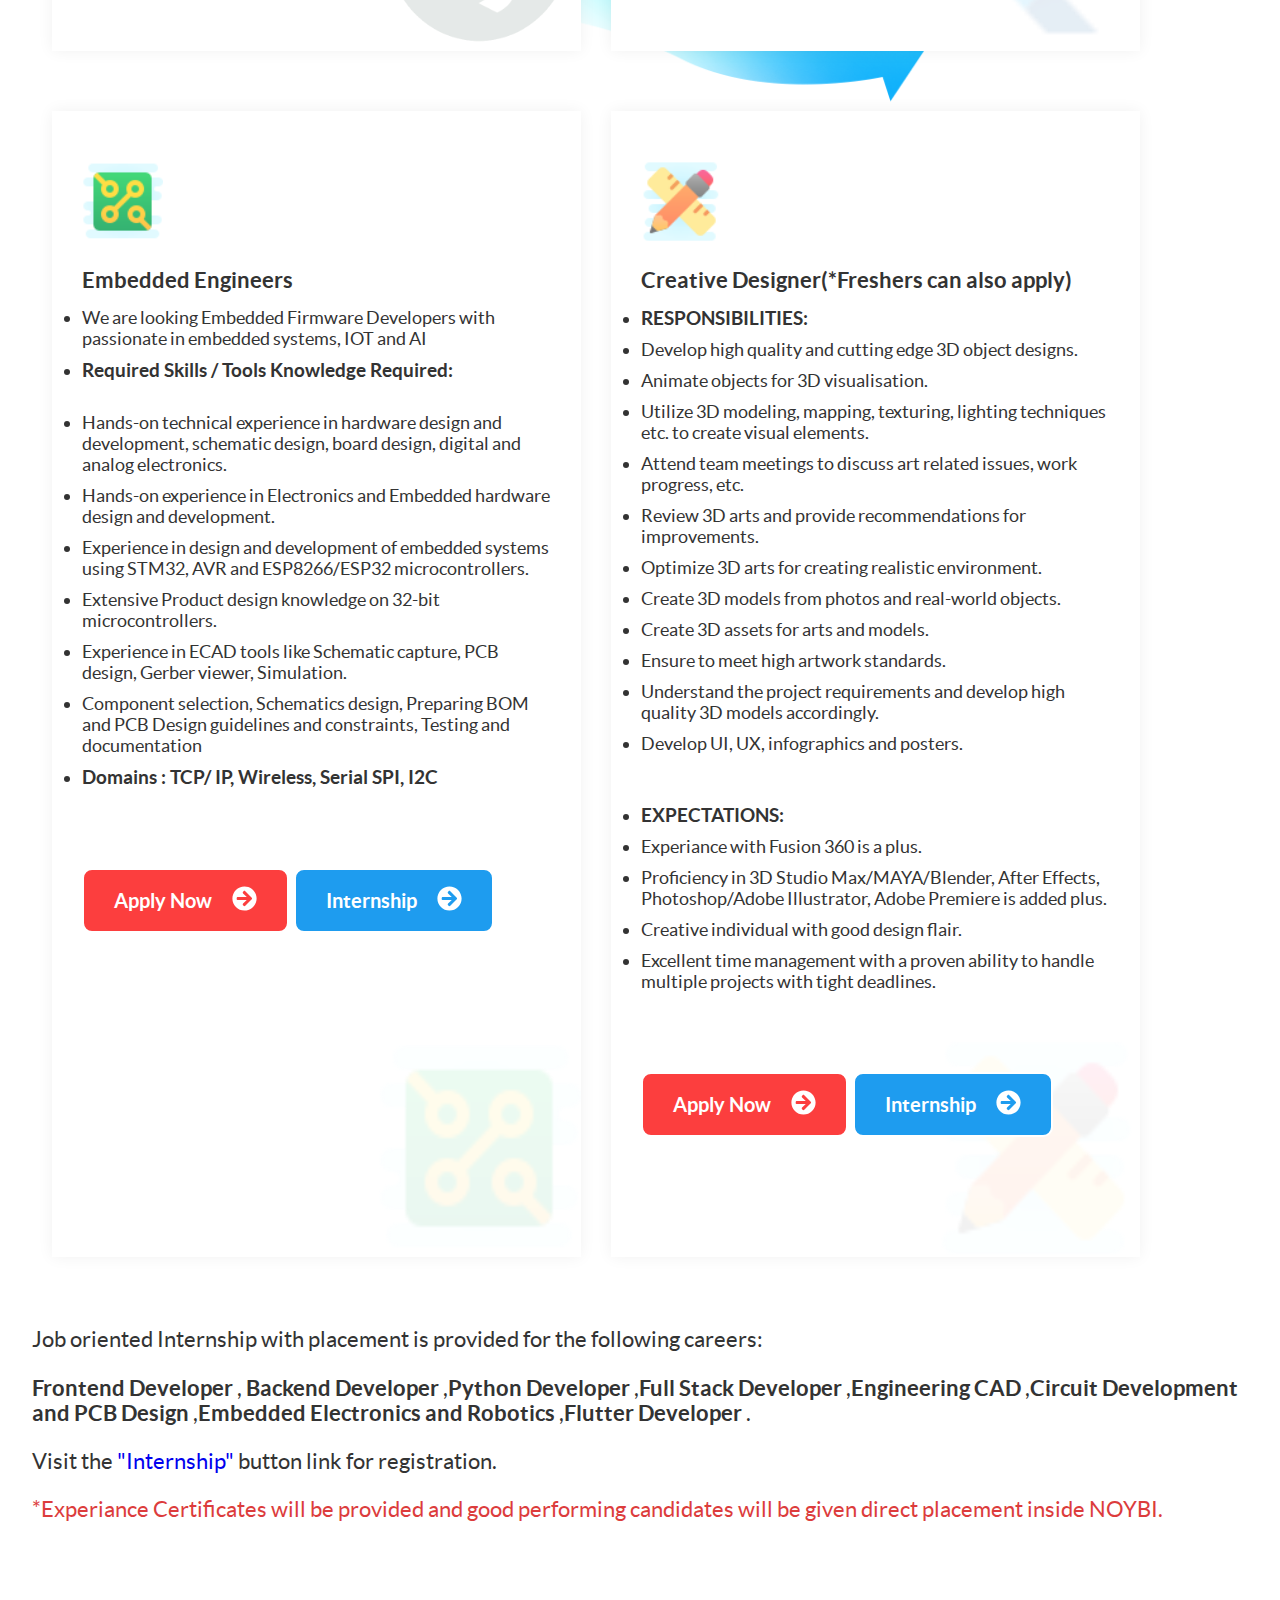
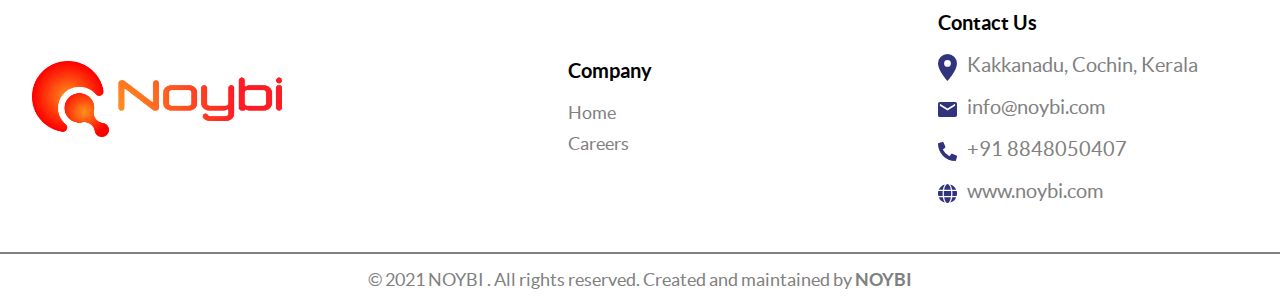
==== commit f3efa64e: "Update careers.html" ====
--- a/careers.html
+++ b/careers.html
@@ -98,10 +98,10 @@
 					</div>
 					<div class="contents">
 						<div class="contents1">
-							<img src="images/django.png" alt="multiple-apps-background" />
+							<img src="images/django2.jpg" alt="multiple-apps-background" />
 							<h3>Python-Django Developer</h3>
 							<div class="bg-img">
-								<img src="images/django.png" alt="Image" />
+								<img src="images/django2.jpg" alt="Image" />
 							</div>
 							<ul class="roles">
 								<li>
